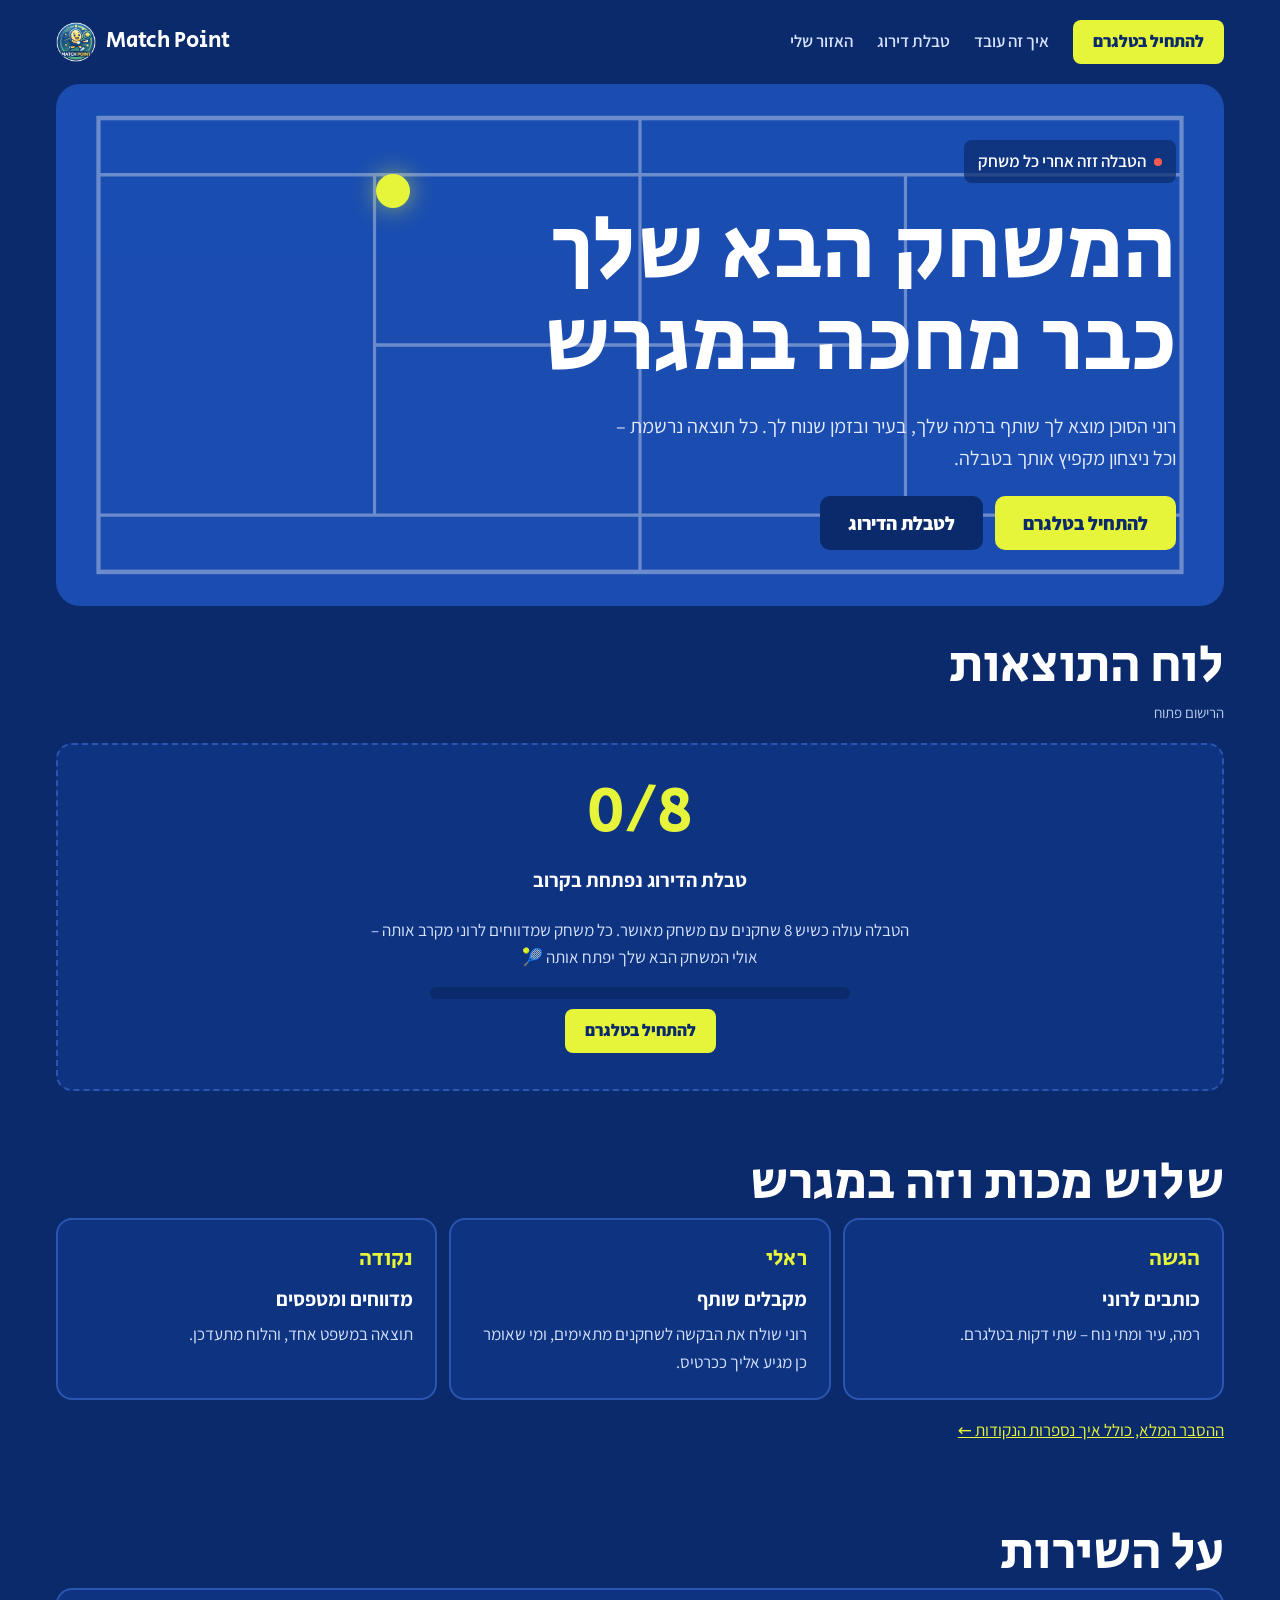
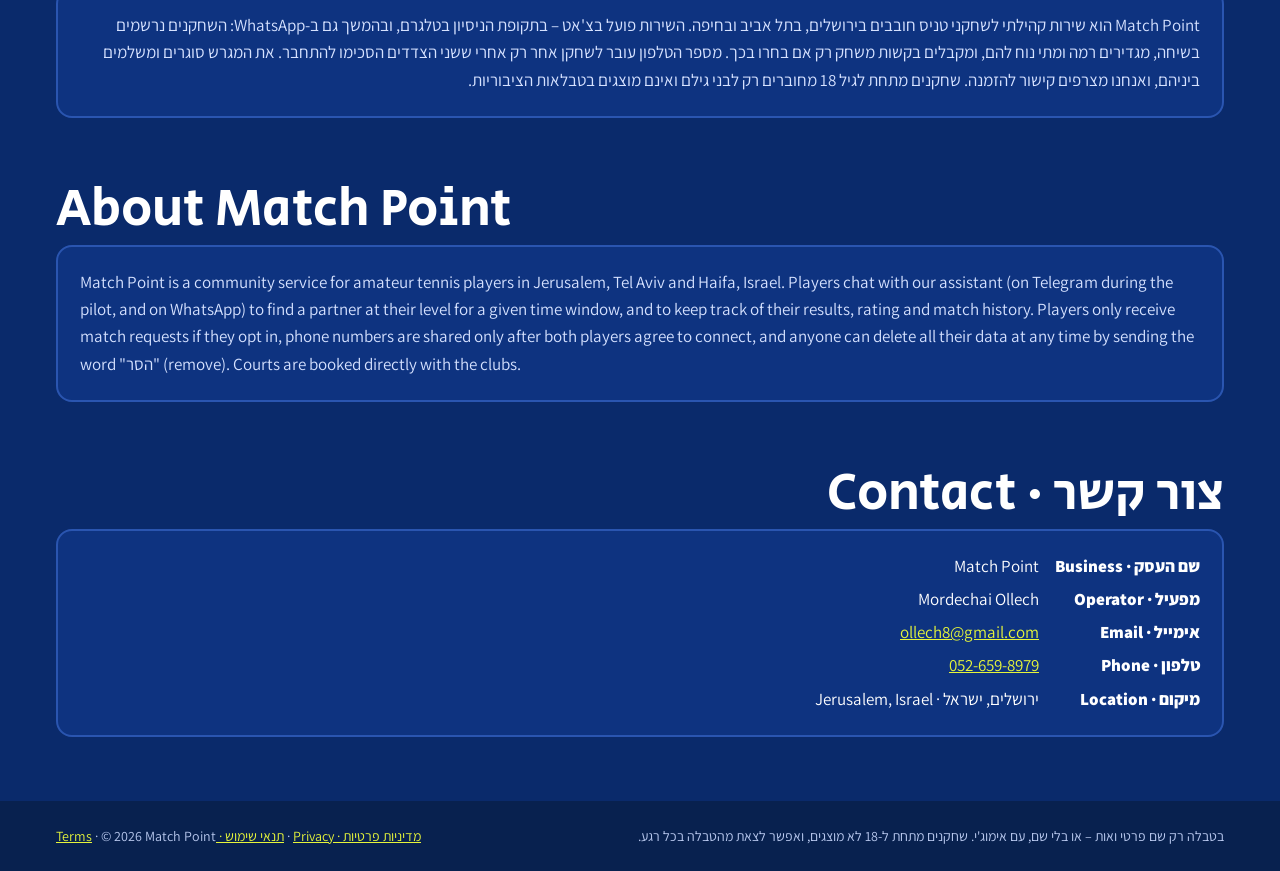
==== index.html @ dc47bf9c "New design (blue court): home with live ranking table, how it works, my area; privacy update - index" ====
<!doctype html>
<html lang="he" dir="rtl">
<head>
<meta charset="utf-8">
<meta name="viewport" content="width=device-width, initial-scale=1">
<title>Match Point – מוצאים שותף לטניס</title>
<meta name="description" content="Match Point מחבר בין שחקני טניס: רוני, הסוכן שלנו בטלגרם, מוצא לך שותף ברמה שלך, בעיר ובזמן שנוח לך – ושומר תוצאות, דירוג והיסטוריה.">
<!-- Meta domain verification tag goes here, e.g. <meta name="facebook-domain-verification" content="..."> -->
<meta property="og:title" content="Match Point – מוצאים שותף לטניס">
<meta property="og:description" content="רוני מוצא לך שותף לטניס ברמה שלך, בעיר ובזמן שנוח לך.">
<meta property="og:image" content="assets/og.jpg">
<meta property="og:type" content="website">
<link rel="icon" href="assets/favicon.png" type="image/png">
<link rel="apple-touch-icon" href="assets/apple-touch-icon.png">
<link rel="preconnect" href="https://fonts.googleapis.com">
<link href="https://fonts.googleapis.com/css2?family=Assistant:wght@400;600;800&family=Secular+One&display=swap" rel="stylesheet">
<link rel="stylesheet" href="style.css">
</head>
<body>

<div class="ticker" id="ticker" hidden>
  <div class="label"><span class="dot"></span>תוצאות אחרונות</div>
  <div class="track"><div class="items" id="ticker-items"></div></div>
</div>

<div class="wrap">
  <header class="nav">
    <nav class="links" aria-label="ראשי">
      <a class="btn ball" href="https://t.me/rally_up_bot">להתחיל בטלגרם</a>
      <a href="how.html">איך זה עובד</a>
      <a href="#table">טבלת דירוג</a>
      <a href="me.html">האזור שלי</a>
    </nav>
    <a class="brand" href="index.html"><span>Match Point</span><img src="assets/logo.png" alt=""></a>
  </header>

  <div class="hero">
    <svg class="lines" viewBox="0 0 1100 460" preserveAspectRatio="none" aria-hidden="true">
      <rect x="40" y="30" width="1020" height="400" fill="none" stroke="#fff" stroke-width="4"/>
      <path d="M40 80h1020M40 380h1020M550 30v400M300 80v300M800 80v300M300 230h500" stroke="#fff" stroke-width="3" fill="none"/>
    </svg>
    <div class="ballfx" aria-hidden="true"></div>
    <div class="badge"><span class="dot"></span>הטבלה זזה אחרי כל משחק</div>
    <h1 class="display">המשחק הבא שלך כבר מחכה במגרש</h1>
    <p>רוני הסוכן מוצא לך שותף ברמה שלך, בעיר ובזמן שנוח לך. כל תוצאה נרשמת – וכל ניצחון מקפיץ אותך בטבלה.</p>
    <div class="row-gap">
      <a class="btn ball big" href="https://t.me/rally_up_bot">להתחיל בטלגרם</a>
      <a class="btn dark big" href="#table">לטבלת הדירוג</a>
    </div>
  </div>

  <section id="table">
    <div class="board-head">
      <div>
        <h2 class="display">לוח התוצאות</h2>
        <div class="sub" id="board-sub">טוען…</div>
      </div>
      <div class="filters" id="filters" hidden>
        <div class="pills" role="group" aria-label="רמה" id="levels"></div>
        <div class="pills" role="group" aria-label="עיר" id="cities"></div>
      </div>
    </div>
    <div id="board"></div>
    <div class="legend" id="legend" hidden>
      <span><b>מאזן</b> – משחקים שניצחת מול משחקים שהפסדת</span>
      <span><b style="color: var(--streak)">רצף ניצחונות</b> – ניצחונות ברצף, בלי הפסד באמצע</span>
      <span><b>חדש/ה</b> – פחות מ-5 משחקים, הדירוג עוד מתייצב</span>
      <a href="how.html#points">איך נספרות הנקודות?</a>
    </div>
  </section>

  <section>
    <h2 class="display">שלוש מכות וזה במגרש</h2>
    <div class="cards">
      <div class="card"><div class="kicker">הגשה</div><h3>כותבים לרוני</h3><p>רמה, עיר ומתי נוח – שתי דקות בטלגרם.</p></div>
      <div class="card"><div class="kicker">ראלי</div><h3>מקבלים שותף</h3><p>רוני שולח את הבקשה לשחקנים מתאימים, ומי שאומר כן מגיע אליך ככרטיס.</p></div>
      <div class="card"><div class="kicker">נקודה</div><h3>מדווחים ומטפסים</h3><p>תוצאה במשפט אחד, והלוח מתעדכן.</p></div>
    </div>
    <p><a href="how.html">ההסבר המלא, כולל איך נספרות הנקודות ←</a></p>
  </section>

  <section>
    <h2 class="display">על השירות</h2>
    <div class="card">
      <p>Match Point הוא שירות קהילתי לשחקני טניס חובבים בירושלים, בתל אביב ובחיפה. השירות פועל בצ'אט – בתקופת הניסיון
        בטלגרם, ובהמשך גם ב-WhatsApp: השחקנים נרשמים בשיחה, מגדירים רמה ומתי נוח להם, ומקבלים בקשות משחק רק אם בחרו בכך.
        מספר הטלפון עובר לשחקן אחר רק אחרי ששני הצדדים הסכימו להתחבר. את המגרש סוגרים ומשלמים ביניהם, ואנחנו מצרפים קישור
        להזמנה. שחקנים מתחת לגיל 18 מחוברים רק לבני גילם ואינם מוצגים בטבלאות הציבוריות.</p>
    </div>
  </section>

  <section class="en" lang="en" dir="ltr">
    <h2 class="display">About Match Point</h2>
    <div class="card">
      <p>Match Point is a community service for amateur tennis players in Jerusalem, Tel Aviv and Haifa, Israel. Players
        chat with our assistant (on Telegram during the pilot, and on WhatsApp) to find a partner at their level for a
        given time window, and to keep track of their results, rating and match history. Players only receive match
        requests if they opt in, phone numbers are shared only after both players agree to connect, and anyone can
        delete all their data at any time by sending the word "הסר" (remove). Courts are booked directly with the clubs.</p>
    </div>
  </section>

  <section id="contact" class="contact">
    <h2 class="display">צור קשר · Contact</h2>
    <div class="card">
      <dl>
        <dt>שם העסק · Business</dt><dd>Match Point</dd>
        <dt>מפעיל · Operator</dt><dd>Mordechai Ollech</dd>
        <dt>אימייל · Email</dt><dd><a href="mailto:ollech8@gmail.com">ollech8@gmail.com</a></dd>
        <dt>טלפון · Phone</dt><dd><a href="tel:+972526598979" dir="ltr">052-659-8979</a></dd>
        <dt>מיקום · Location</dt><dd>ירושלים, ישראל · Jerusalem, Israel</dd>
      </dl>
    </div>
  </section>
</div>

<footer class="site">
  <div class="wrap">
    <span>בטבלה רק שם פרטי ואות – או בלי שם, עם אימוג'י. שחקנים מתחת ל-18 לא מוצגים, ואפשר לצאת מהטבלה בכל רגע.</span>
    <span><a href="privacy.html">מדיניות פרטיות · Privacy</a> · <a href="terms.html">תנאי שימוש · Terms</a> · © 2026 Match Point</span>
  </div>
</footer>

<script src="board.js"></script>
</body>
</html>
---- style.css ----
/* Match Point – "שידור חי" (blue court). Shared by every page. */
:root {
  color-scheme: dark;
  --court: #0A2A6B;
  --court-2: #0E3380;
  --court-3: #1B4DB1;
  --line: #2A55B0;
  --line-2: #1E4598;
  --deep: #08214F;
  --ball: #E6F53A;
  --ball-2: #F4FB9C;
  --text: #FFFFFF;
  --soft: #D6E2FF;
  --muted: #B8C8EE;
  --up: #7CF2B0;
  --down: #FFA799;
  --streak: #FFC46B;
  --live: #FF5A4E;
  --radius: 16px;
  font-family: "Assistant", system-ui, -apple-system, "Segoe UI", Arial, sans-serif;
}

* { box-sizing: border-box; }
html, body { margin: 0; }
body { background: var(--court); color: var(--text); line-height: 1.6; font-size: 17px; }
a { color: var(--ball); }
a:hover { color: var(--ball-2); }
img { display: block; max-inline-size: 100%; }
.display { font-family: "Secular One", "Assistant", sans-serif; font-weight: 400; }
.wrap { max-inline-size: 1200px; margin-inline: auto; padding-inline: 16px; }

/* ---------- ticker ---------- */
.ticker { background: var(--ball); color: var(--court); font-weight: 800; font-size: 15px; display: flex;
  overflow: hidden; white-space: nowrap; }
.ticker[hidden] { display: none; }
.ticker .label { flex: none; background: var(--court); color: var(--ball); padding: 10px 16px; display: flex;
  align-items: center; gap: 8px; z-index: 1; }
.ticker .track { overflow: hidden; flex: 1; }
.ticker .items { display: inline-flex; gap: 40px; padding: 10px 20px; animation: ticker 40s linear infinite; }
@keyframes ticker { from { transform: translateX(0); } to { transform: translateX(50%); } }
.dot { inline-size: 8px; block-size: 8px; border-radius: 50%; background: var(--live); display: inline-block;
  animation: blink 1.2s steps(2) infinite; }
@keyframes blink { 50% { opacity: .2; } }

/* ---------- nav: links on the right, the brand on the left ---------- */
.nav { display: flex; flex-wrap: wrap; align-items: center; justify-content: space-between; gap: 16px;
  padding-block: 20px; }
.nav .links { display: flex; flex-wrap: wrap; align-items: center; gap: 8px 24px; font-size: 17px; font-weight: 600; }
.nav .links a { color: var(--soft); text-decoration: none; }
.nav .links a[aria-current="page"] { color: var(--text); text-decoration: underline; text-underline-offset: 6px; }
.brand { display: flex; align-items: center; gap: 10px; color: var(--text); text-decoration: none; }
.brand span { font-family: "Secular One", sans-serif; font-size: 22px; }
.brand img { inline-size: 40px; block-size: 40px; border-radius: 10px; }
.btn { display: inline-flex; align-items: center; justify-content: center; min-block-size: 44px; padding: 0 20px;
  border-radius: 8px; text-decoration: none; border: 0; cursor: pointer; font: inherit; font-weight: 800; }
.btn.ball, .nav .links a.btn.ball { background: var(--ball); color: var(--court); }
.btn.dark { background: var(--court); color: var(--text); }
.btn.big { min-block-size: 54px; font-size: 19px; padding: 0 28px; border-radius: 10px; }

/* ---------- hero (the court) ---------- */
.hero { position: relative; background: var(--court-3); border-radius: 24px; overflow: hidden; padding: 56px 48px;
  min-block-size: 440px; display: flex; flex-direction: column; justify-content: center; gap: 22px; }
.hero svg.lines { position: absolute; inset: 0; inline-size: 100%; block-size: 100%; opacity: .35; }
.hero .ballfx { position: absolute; top: 90px; left: 320px; inline-size: 34px; block-size: 34px; border-radius: 50%;
  background: var(--ball); box-shadow: 0 0 24px rgb(230 245 58 / .6);
  animation: serve 2.6s cubic-bezier(.3, .6, .4, 1) infinite alternate; }
@keyframes serve { 45% { transform: translate(-120px, -60px); } 100% { transform: translate(-260px, 10px); } }
.hero > * { position: relative; }
.hero > svg.lines, .hero > .ballfx { position: absolute; }
.hero .badge { align-self: flex-start; display: inline-flex; align-items: center; gap: 8px; background: rgb(10 42 107 / .7);
  padding: 8px 14px; border-radius: 8px; font-weight: 600; }
.hero h1 { margin: 0; font-size: clamp(42px, 7vw, 100px); line-height: 1.02; max-inline-size: 760px; }
.hero p { margin: 0; font-size: 20px; max-inline-size: 580px; color: #E3EBFF; }
.row-gap { display: flex; flex-wrap: wrap; gap: 12px; }

section { padding-block: 32px; }
h2.display { margin: 0 0 6px; font-size: clamp(36px, 5vw, 52px); line-height: 1.1; }
.sub { color: var(--muted); font-size: 15px; }

/* ---------- scoreboard ---------- */
.board-head { display: flex; flex-wrap: wrap; align-items: flex-end; justify-content: space-between; gap: 18px;
  margin-block-end: 18px; }
.pills { display: flex; flex-wrap: wrap; gap: 6px; }
.pill { min-block-size: 44px; min-inline-size: 52px; padding: 0 14px; border-radius: 8px; border: 1.5px solid #3E64B8;
  background: transparent; color: var(--text); font: 600 16px "Assistant", sans-serif; cursor: pointer; }
.pill[aria-pressed="true"] { background: var(--ball); color: var(--court); border-color: var(--ball); font-weight: 800; }
.pill.city[aria-pressed="true"] { background: var(--text); border-color: var(--text); }
.filters { display: flex; flex-direction: column; gap: 8px; }
.filters[hidden], .legend[hidden] { display: none; }
.board { background: var(--court-2); border: 2px solid var(--line); border-radius: var(--radius); overflow-x: auto; }
.board .grid { min-inline-size: 640px; }
.board .r { display: grid; grid-template-columns: 76px minmax(0, 2fr) minmax(0, 1fr) 80px 110px 90px;
  align-items: center; padding: 12px 16px; border-block-start: 1px solid var(--line-2); }
.board .r.head { background: var(--court); color: var(--muted); font-weight: 800; font-size: 14px; border: 0; }
.board .r:not(.head):hover { background: #163A86; }
.board .r.in { animation: flip .5s ease-out both; transform-origin: top; }
@keyframes flip { from { opacity: 0; transform: rotateX(70deg); } }
.rank { display: flex; align-items: center; gap: 6px; }
.rank b { font-family: "Secular One", sans-serif; font-size: 26px; font-weight: 400; color: var(--ball); }
.up { color: var(--up); font-size: 13px; font-weight: 800; }
.down { color: var(--down); font-size: 13px; font-weight: 800; }
.who { display: flex; align-items: center; gap: 12px; min-inline-size: 0; font-weight: 800; font-size: 18px; }
.av { inline-size: 38px; block-size: 38px; flex: none; border-radius: 8px; background: var(--court-3);
  display: inline-flex; align-items: center; justify-content: center; font-size: 20px; }
.tag { background: var(--ball); color: var(--court); font-weight: 800; font-size: 12px; padding: 2px 8px; border-radius: 6px; }
.city-c { color: var(--soft); }
.streak { color: var(--streak); font-weight: 800; }
.pts { font-family: "Secular One", sans-serif; font-size: 22px; }
.legend { display: flex; flex-wrap: wrap; gap: 8px 24px; margin-block-start: 10px; color: var(--muted); font-size: 14px; }
.legend b { color: var(--text); }
.empty { padding: 28px; text-align: center; color: var(--soft); }
.soon { background: var(--court-2); border: 2px dashed var(--line); border-radius: var(--radius); padding: 36px 24px;
  text-align: center; }
.soon .big-num { font-family: "Secular One", sans-serif; font-size: 64px; color: var(--ball); line-height: 1; }
.soon p { color: var(--soft); max-inline-size: 560px; margin: 10px auto 0; }
.meter { block-size: 12px; background: var(--court); border-radius: 6px; overflow: hidden; max-inline-size: 420px;
  margin: 16px auto 0; }
.meter i { display: block; block-size: 100%; background: var(--ball); border-radius: 6px; transform-origin: right;
  animation: grow .8s ease-out both; }
@keyframes grow { from { transform: scaleX(0); } }

/* ---------- cards ---------- */
.cards { display: grid; grid-template-columns: repeat(auto-fit, minmax(250px, 1fr)); gap: 12px; }
.card { background: var(--court-2); border: 2px solid var(--line); border-radius: var(--radius); padding: 22px; }
.card.solid { background: var(--court-3); border-color: var(--court-3); }
.card.white { background: #FFFFFF; color: var(--court); border-color: #FFFFFF; }
.card.white a { color: var(--court-3); }
.card.ball { background: var(--ball); color: var(--court); border-color: var(--ball); }
.card .kicker { font-family: "Secular One", sans-serif; font-size: 22px; color: var(--ball); }
.card h3 { margin: 6px 0; font-size: 20px; }
.card p { margin: 0; color: var(--soft); line-height: 1.6; }
.card.white p, .card.ball p { color: inherit; }
.steps { display: flex; flex-direction: column; gap: 12px; }
.step { display: flex; gap: 20px; align-items: flex-start; }
.step .n { flex: none; inline-size: 56px; block-size: 56px; border-radius: 12px; background: var(--ball); color: var(--court);
  display: flex; align-items: center; justify-content: center; font-family: "Secular One", sans-serif; font-size: 28px; }
.rise { animation: rise .5s ease-out both; }
@keyframes rise { from { opacity: 0; transform: translateY(14px); } }

/* ---------- calculator (how.html) ---------- */
.split { display: flex; flex-wrap: wrap; gap: 16px; align-items: stretch; }
.split > .main { flex: 999 1 460px; min-inline-size: 0; }
.split > .side { flex: 1 1 300px; min-inline-size: 0; }
.calc .label { font-weight: 600; margin-block: 12px 6px; }
.calc .pill { border-color: #B8C8EE; color: var(--court); background: #FFFFFF; }
.calc .pill[aria-pressed="true"] { background: var(--court); color: var(--ball); border-color: var(--court); }
.res { display: flex; flex-wrap: wrap; gap: 12px; margin-block-start: 16px; }
.res div { flex: 1 1 160px; border-radius: 12px; padding: 14px; font-weight: 600; }
.res .w { background: #E9F9EF; color: #0B6B3A; }
.res .l { background: #FDECEA; color: #9E2A1F; }
.res strong { display: block; font-family: "Secular One", sans-serif; font-size: 40px; font-weight: 400; }
.note { margin-block-start: 12px; font-size: 14px; color: #3A5A9E; }
.band { display: flex; align-items: center; gap: 12px; margin-block-end: 10px; }
.band b { inline-size: 70px; }
.band .bar { flex: 1; block-size: 12px; background: var(--court); border-radius: 6px; overflow: hidden; }
.band .bar i { display: block; block-size: 100%; background: var(--ball); border-radius: 6px; transform-origin: right;
  animation: grow .6s ease-out both; }
.band span { inline-size: 100px; text-align: left; color: var(--soft); font-size: 15px; }

/* ---------- documents (privacy / terms) and contact ---------- */
.doc { background: var(--court-2); border: 2px solid var(--line); border-radius: var(--radius); padding: 24px;
  margin-block: 24px; }
.doc h1 { margin-top: 0; font-family: "Secular One", sans-serif; font-weight: 400; font-size: 34px; }
.doc h2 { font-size: 21px; margin-block: 24px 8px; color: var(--ball); }
.doc .updated { color: var(--muted); font-size: 15px; }
.doc li { margin-block: 4px; }
.en { direction: ltr; text-align: left; }
.contact dl { display: grid; grid-template-columns: max-content 1fr; gap: 6px 16px; margin: 0; }
.contact dt { font-weight: 800; }
.contact dd { margin: 0; }

footer.site { background: var(--deep); color: var(--muted); font-size: 14px; margin-block-start: 32px; }
footer.site .wrap { display: flex; flex-wrap: wrap; gap: 10px 20px; justify-content: space-between; padding-block: 24px; }

@media (max-width: 640px) {
  .hero { padding: 36px 20px; min-block-size: 0; }
  .hero .ballfx { display: none; }
  .nav .links { gap: 8px 16px; font-size: 16px; }
  .step { gap: 14px; }
  .contact dl { grid-template-columns: 1fr; }
}
@media (prefers-reduced-motion: reduce) {
  *, *::before, *::after { animation: none !important; }
}
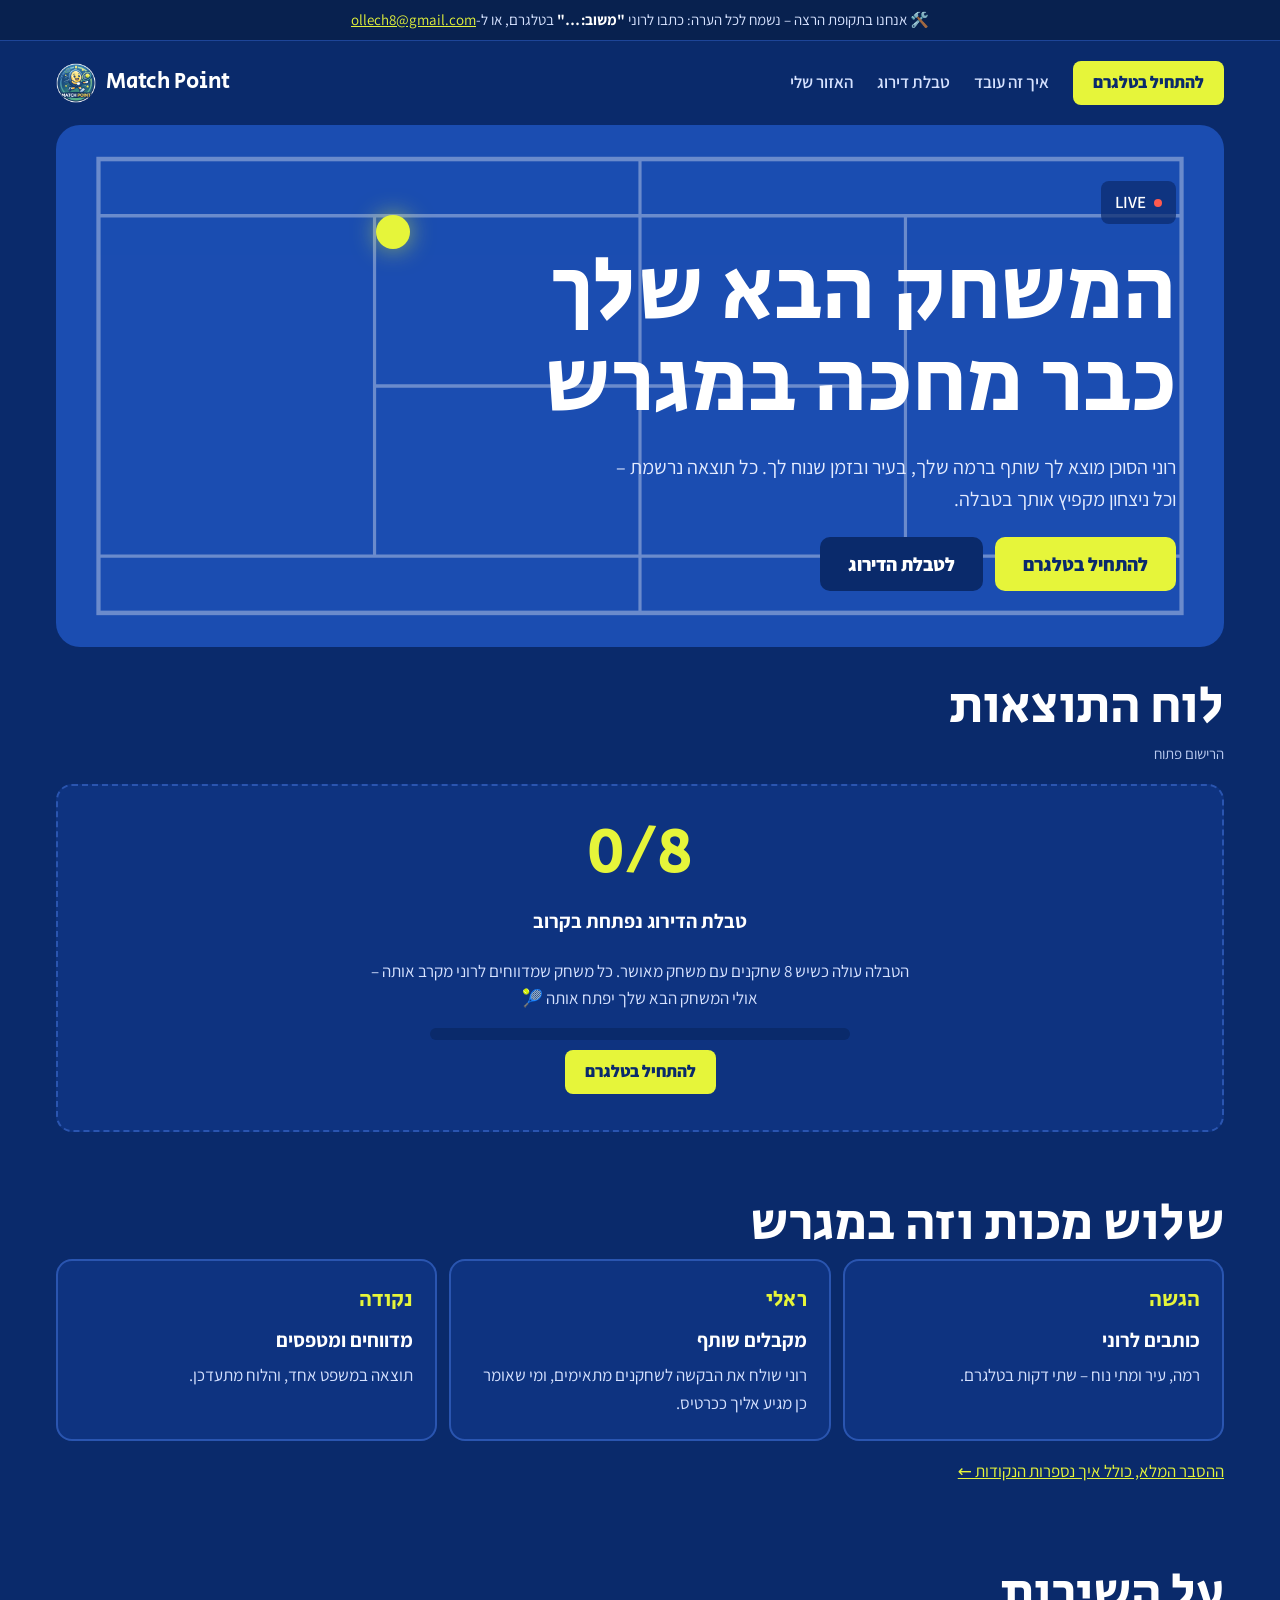
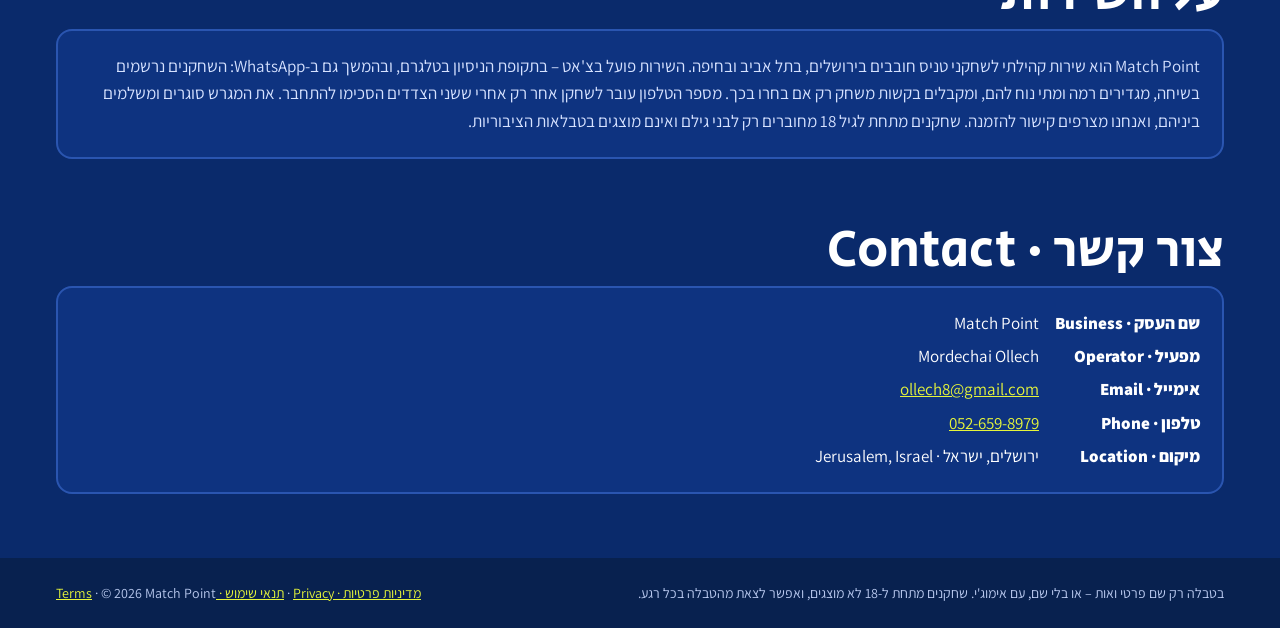
==== commit e13719ee: "Pilot banner on every page, LIVE badge, no English section on the home page Co-Authored-By: Claude O" ====
--- a/index.html
+++ b/index.html
@@ -17,6 +17,7 @@
 <link rel="stylesheet" href="style.css">
 </head>
 <body>
+<div class="pilot" role="note">🛠️ אנחנו בתקופת הרצה – נשמח לכל הערה: כתבו לרוני <b>"משוב: …"</b> בטלגרם, או ל-<a href="mailto:ollech8@gmail.com">ollech8@gmail.com</a></div>
 
 <div class="ticker" id="ticker" hidden>
   <div class="label"><span class="dot"></span>תוצאות אחרונות</div>
@@ -40,7 +41,7 @@
       <path d="M40 80h1020M40 380h1020M550 30v400M300 80v300M800 80v300M300 230h500" stroke="#fff" stroke-width="3" fill="none"/>
     </svg>
     <div class="ballfx" aria-hidden="true"></div>
-    <div class="badge"><span class="dot"></span>הטבלה זזה אחרי כל משחק</div>
+    <div class="badge" lang="en"><span class="dot"></span>LIVE</div>
     <h1 class="display">המשחק הבא שלך כבר מחכה במגרש</h1>
     <p>רוני הסוכן מוצא לך שותף ברמה שלך, בעיר ובזמן שנוח לך. כל תוצאה נרשמת – וכל ניצחון מקפיץ אותך בטבלה.</p>
     <div class="row-gap">
@@ -89,17 +90,6 @@
     </div>
   </section>
 
-  <section class="en" lang="en" dir="ltr">
-    <h2 class="display">About Match Point</h2>
-    <div class="card">
-      <p>Match Point is a community service for amateur tennis players in Jerusalem, Tel Aviv and Haifa, Israel. Players
-        chat with our assistant (on Telegram during the pilot, and on WhatsApp) to find a partner at their level for a
-        given time window, and to keep track of their results, rating and match history. Players only receive match
-        requests if they opt in, phone numbers are shared only after both players agree to connect, and anyone can
-        delete all their data at any time by sending the word "הסר" (remove). Courts are booked directly with the clubs.</p>
-    </div>
-  </section>
-
   <section id="contact" class="contact">
     <h2 class="display">צור קשר · Contact</h2>
     <div class="card">
--- a/style.css
+++ b/style.css
@@ -28,6 +28,11 @@
 img { display: block; max-inline-size: 100%; }
 .display { font-family: "Secular One", "Assistant", sans-serif; font-weight: 400; }
 .wrap { max-inline-size: 1200px; margin-inline: auto; padding-inline: 16px; }
+
+/* ---------- pilot banner ---------- */
+.pilot { background: var(--deep); color: var(--soft); font-size: 15px; text-align: center; padding: 8px 16px;
+  border-block-end: 1px solid var(--line-2); }
+.pilot b { color: var(--text); }
 
 /* ---------- ticker ---------- */
 .ticker { background: var(--ball); color: var(--court); font-weight: 800; font-size: 15px; display: flex;
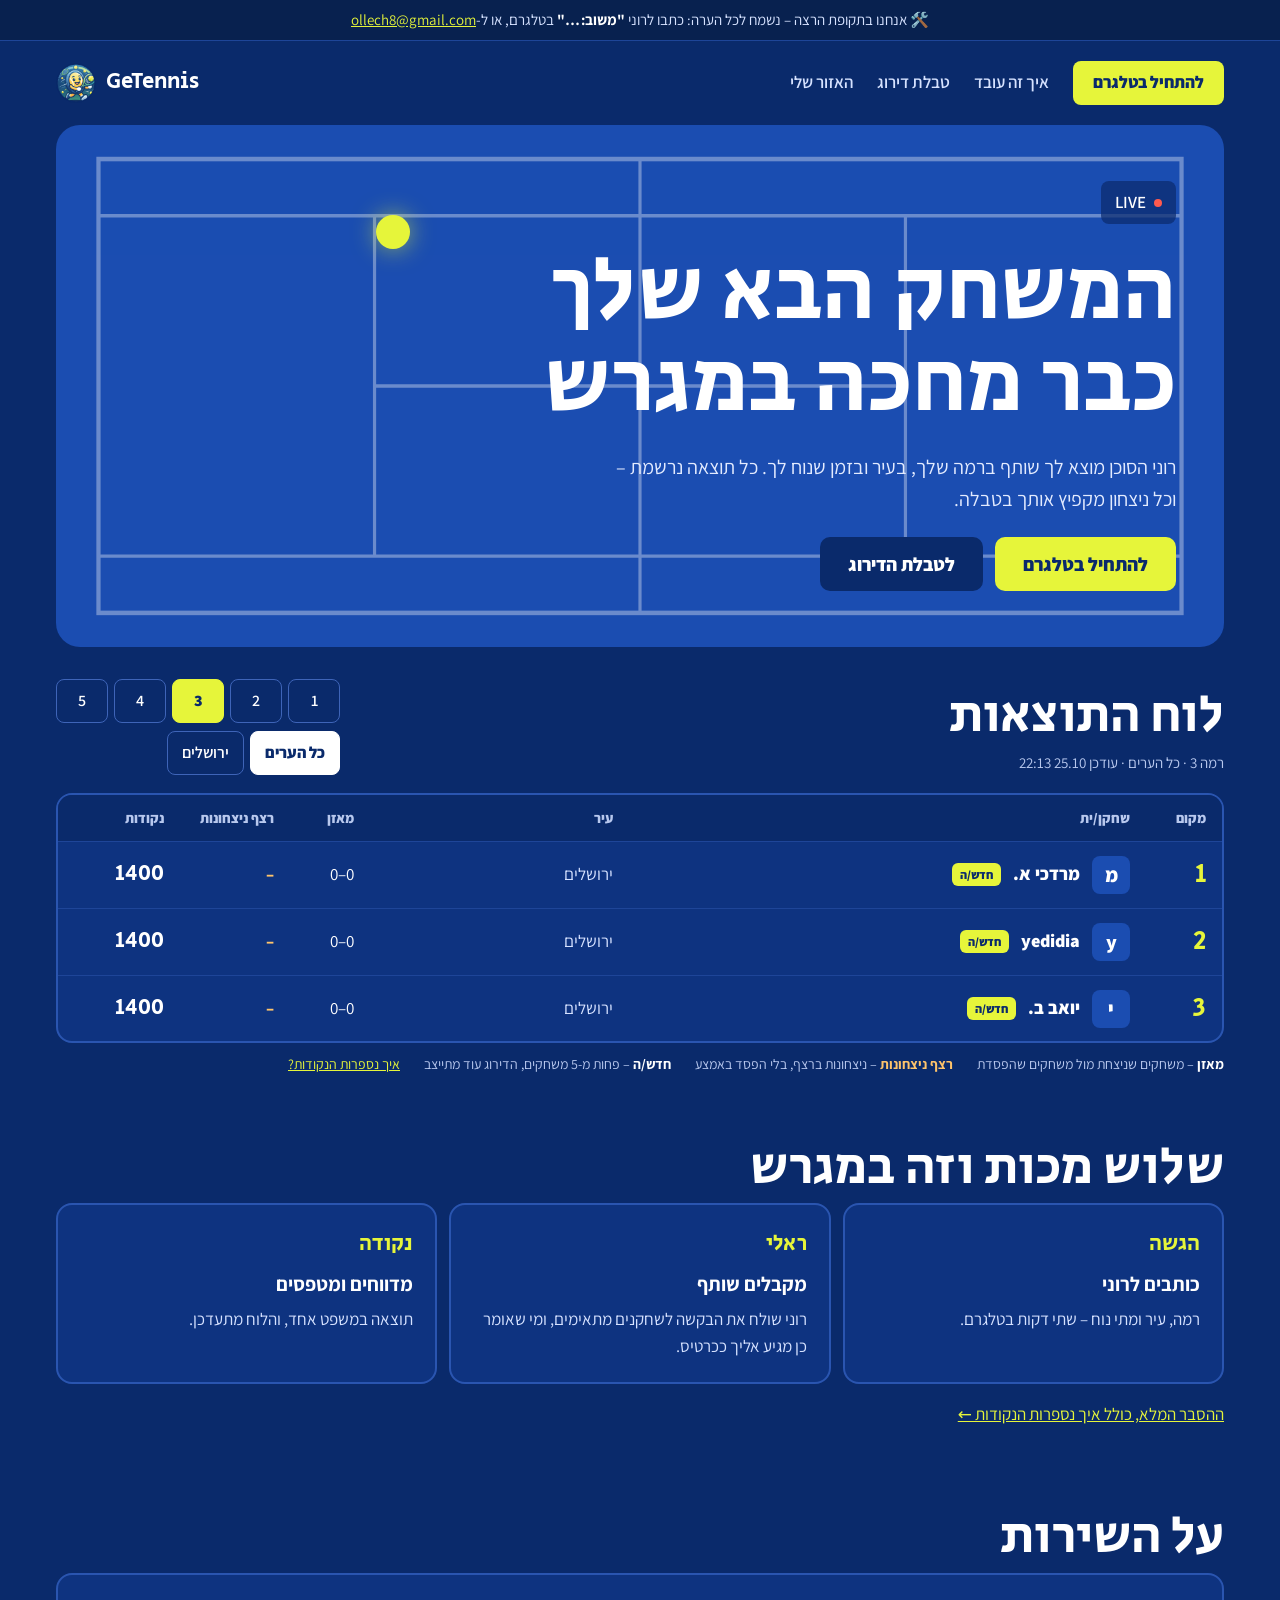
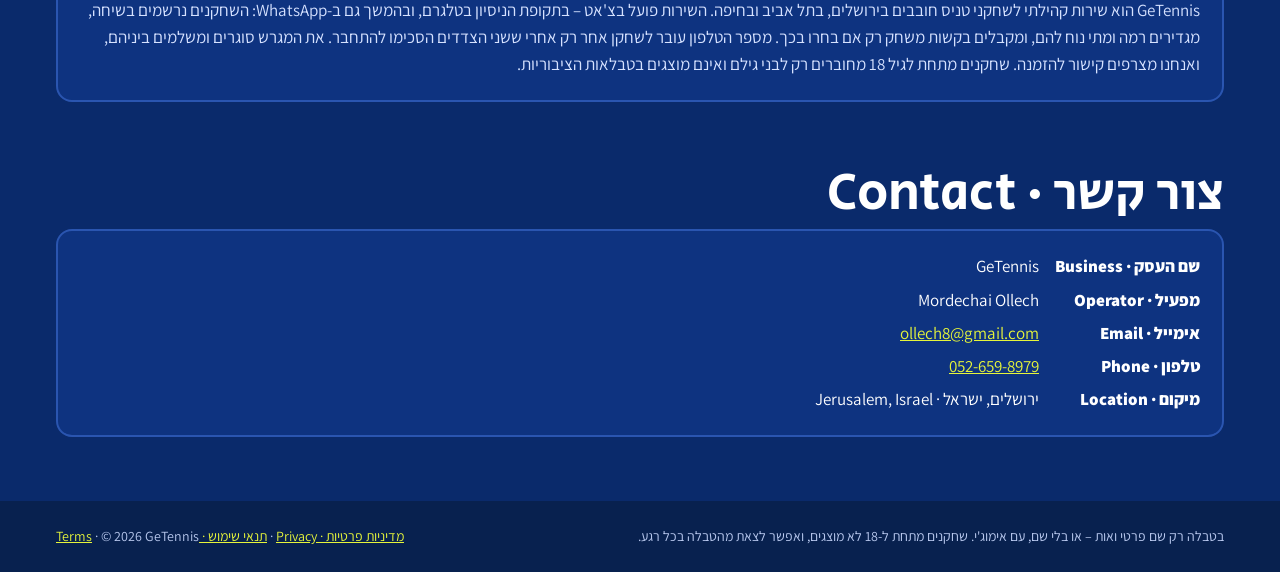
==== commit a732249c: "Rename to GeTennis, with a temporary text-free logo Every page now says GeTennis. Until a real logo " ====
--- a/index.html
+++ b/index.html
@@ -3,10 +3,10 @@
 <head>
 <meta charset="utf-8">
 <meta name="viewport" content="width=device-width, initial-scale=1">
-<title>Match Point – מוצאים שותף לטניס</title>
-<meta name="description" content="Match Point מחבר בין שחקני טניס: רוני, הסוכן שלנו בטלגרם, מוצא לך שותף ברמה שלך, בעיר ובזמן שנוח לך – ושומר תוצאות, דירוג והיסטוריה.">
+<title>GeTennis – מוצאים שותף לטניס</title>
+<meta name="description" content="GeTennis מחבר בין שחקני טניס: רוני, הסוכן שלנו בטלגרם, מוצא לך שותף ברמה שלך, בעיר ובזמן שנוח לך – ושומר תוצאות, דירוג והיסטוריה.">
 <!-- Meta domain verification tag goes here, e.g. <meta name="facebook-domain-verification" content="..."> -->
-<meta property="og:title" content="Match Point – מוצאים שותף לטניס">
+<meta property="og:title" content="GeTennis – מוצאים שותף לטניס">
 <meta property="og:description" content="רוני מוצא לך שותף לטניס ברמה שלך, בעיר ובזמן שנוח לך.">
 <meta property="og:image" content="assets/og.jpg">
 <meta property="og:type" content="website">
@@ -32,7 +32,7 @@
       <a href="#table">טבלת דירוג</a>
       <a href="me.html">האזור שלי</a>
     </nav>
-    <a class="brand" href="index.html"><span>Match Point</span><img src="assets/logo.png" alt=""></a>
+    <a class="brand" href="index.html"><span>GeTennis</span><img src="assets/logo.png" alt=""></a>
   </header>
 
   <div class="hero">
@@ -83,7 +83,7 @@
   <section>
     <h2 class="display">על השירות</h2>
     <div class="card">
-      <p>Match Point הוא שירות קהילתי לשחקני טניס חובבים בירושלים, בתל אביב ובחיפה. השירות פועל בצ'אט – בתקופת הניסיון
+      <p>GeTennis הוא שירות קהילתי לשחקני טניס חובבים בירושלים, בתל אביב ובחיפה. השירות פועל בצ'אט – בתקופת הניסיון
         בטלגרם, ובהמשך גם ב-WhatsApp: השחקנים נרשמים בשיחה, מגדירים רמה ומתי נוח להם, ומקבלים בקשות משחק רק אם בחרו בכך.
         מספר הטלפון עובר לשחקן אחר רק אחרי ששני הצדדים הסכימו להתחבר. את המגרש סוגרים ומשלמים ביניהם, ואנחנו מצרפים קישור
         להזמנה. שחקנים מתחת לגיל 18 מחוברים רק לבני גילם ואינם מוצגים בטבלאות הציבוריות.</p>
@@ -94,7 +94,7 @@
     <h2 class="display">צור קשר · Contact</h2>
     <div class="card">
       <dl>
-        <dt>שם העסק · Business</dt><dd>Match Point</dd>
+        <dt>שם העסק · Business</dt><dd>GeTennis</dd>
         <dt>מפעיל · Operator</dt><dd>Mordechai Ollech</dd>
         <dt>אימייל · Email</dt><dd><a href="mailto:ollech8@gmail.com">ollech8@gmail.com</a></dd>
         <dt>טלפון · Phone</dt><dd><a href="tel:+972526598979" dir="ltr">052-659-8979</a></dd>
@@ -107,7 +107,7 @@
 <footer class="site">
   <div class="wrap">
     <span>בטבלה רק שם פרטי ואות – או בלי שם, עם אימוג'י. שחקנים מתחת ל-18 לא מוצגים, ואפשר לצאת מהטבלה בכל רגע.</span>
-    <span><a href="privacy.html">מדיניות פרטיות · Privacy</a> · <a href="terms.html">תנאי שימוש · Terms</a> · © 2026 Match Point</span>
+    <span><a href="privacy.html">מדיניות פרטיות · Privacy</a> · <a href="terms.html">תנאי שימוש · Terms</a> · © 2026 GeTennis</span>
   </div>
 </footer>
 
--- a/style.css
+++ b/style.css
@@ -1,4 +1,4 @@
-/* Match Point – "שידור חי" (blue court). Shared by every page. */
+/* GeTennis – "שידור חי" (blue court). Shared by every page. */
 :root {
   color-scheme: dark;
   --court: #0A2A6B;
@@ -97,6 +97,7 @@
 .board .r { display: grid; grid-template-columns: 76px minmax(0, 2fr) minmax(0, 1fr) 80px 110px 90px;
   align-items: center; padding: 12px 16px; border-block-start: 1px solid var(--line-2); }
 .board .r.head { background: var(--court); color: var(--muted); font-weight: 800; font-size: 14px; border: 0; }
+.board .meta { display: contents; }
 .board .r:not(.head):hover { background: #163A86; }
 .board .r.in { animation: flip .5s ease-out both; transform-origin: top; }
 @keyframes flip { from { opacity: 0; transform: rotateX(70deg); } }
@@ -178,11 +179,61 @@
 footer.site .wrap { display: flex; flex-wrap: wrap; gap: 10px 20px; justify-content: space-between; padding-block: 24px; }
 
 @media (max-width: 640px) {
-  .hero { padding: 36px 20px; min-block-size: 0; }
+  body { font-size: 16px; }
+  section { padding-block: 24px; }
+
+  /* header: "להתחיל בטלגרם" and the brand on one row, the three links as equal tabs below */
+  .nav { display: grid; grid-template-columns: repeat(6, minmax(0, 1fr)); align-items: center; gap: 12px 6px;
+    padding-block: 14px; }
+  .nav .links { display: contents; }
+  .nav .links a.btn { grid-row: 1; grid-column: 1 / 4; justify-self: start; padding: 0 16px; }
+  .nav .brand { grid-row: 1; grid-column: 4 / 7; justify-self: end; gap: 8px; }
+  .brand span { font-size: 19px; }
+  .brand img { inline-size: 34px; block-size: 34px; }
+  .nav .links a:not(.btn) { grid-row: 2; grid-column: span 2; min-block-size: 44px; display: flex; align-items: center;
+    justify-content: center; text-align: center; font-size: 15px; line-height: 1.2; padding: 4px;
+    border: 1.5px solid var(--line); border-radius: 8px; }
+  .nav .links a[aria-current="page"] { background: var(--court-2); border-color: var(--ball); text-decoration: none; }
+
+  .hero { padding: 32px 20px; min-block-size: 0; border-radius: 18px; gap: 18px; }
   .hero .ballfx { display: none; }
-  .nav .links { gap: 8px 16px; font-size: 16px; }
+  .hero h1 { font-size: clamp(34px, 10.5vw, 46px); }
+  .hero p { font-size: 17px; }
+  .hero .row-gap .btn { flex: 1 1 100%; }
+
+  /* the scoreboard: no sideways scrolling – each player is a compact row with the points always in view */
+  .board { overflow: visible; }
+  .board .grid { min-inline-size: 0; }
+  .board .r.head { display: none; }
+  .board .r { grid-template-columns: 40px minmax(0, 1fr) auto; grid-template-areas: "rank who pts" "rank meta pts";
+    gap: 4px 10px; padding: 12px; }
+  .board .r > .rank { grid-area: rank; flex-direction: column; gap: 0; }
+  .board .r > .who { grid-area: who; font-size: 17px; gap: 10px; flex-wrap: wrap; }
+  .board .r > .pts { grid-area: pts; text-align: center; line-height: 1.1; }
+  .board .r > .pts::after { content: "נקודות"; display: block; font: 600 12px "Assistant", sans-serif; color: var(--muted); }
+  .board .meta { grid-area: meta; display: flex; flex-wrap: wrap; gap: 2px 14px; font-size: 14px; color: var(--soft);
+    padding-inline-start: 48px; }
+  .board .meta [data-label]::before { content: attr(data-label) " "; color: var(--muted); }
+  .board .meta .streak.none { display: none; }
+  .av { inline-size: 34px; block-size: 34px; font-size: 18px; }
+  .board-head { margin-block-end: 14px; }
+  .pill { min-inline-size: 44px; padding: 0 12px; }
+  .soon { padding: 28px 16px; }
+  .soon .big-num { font-size: 52px; }
+
+  .card { padding: 18px; }
   .step { gap: 14px; }
+  .step .n { inline-size: 48px; block-size: 48px; font-size: 24px; }
+  .band span { inline-size: auto; min-inline-size: 64px; font-size: 14px; }
+  .band b { inline-size: 56px; }
+  .doc { padding: 18px 16px; }
+  .doc h1 { font-size: 28px; }
   .contact dl { grid-template-columns: 1fr; }
+  .contact dd { margin-block-end: 8px; }
+}
+@media (max-width: 360px) {
+  .brand span { font-size: 17px; }
+  .nav .links a.btn { padding: 0 12px; font-size: 15px; }
 }
 @media (prefers-reduced-motion: reduce) {
   *, *::before, *::after { animation: none !important; }
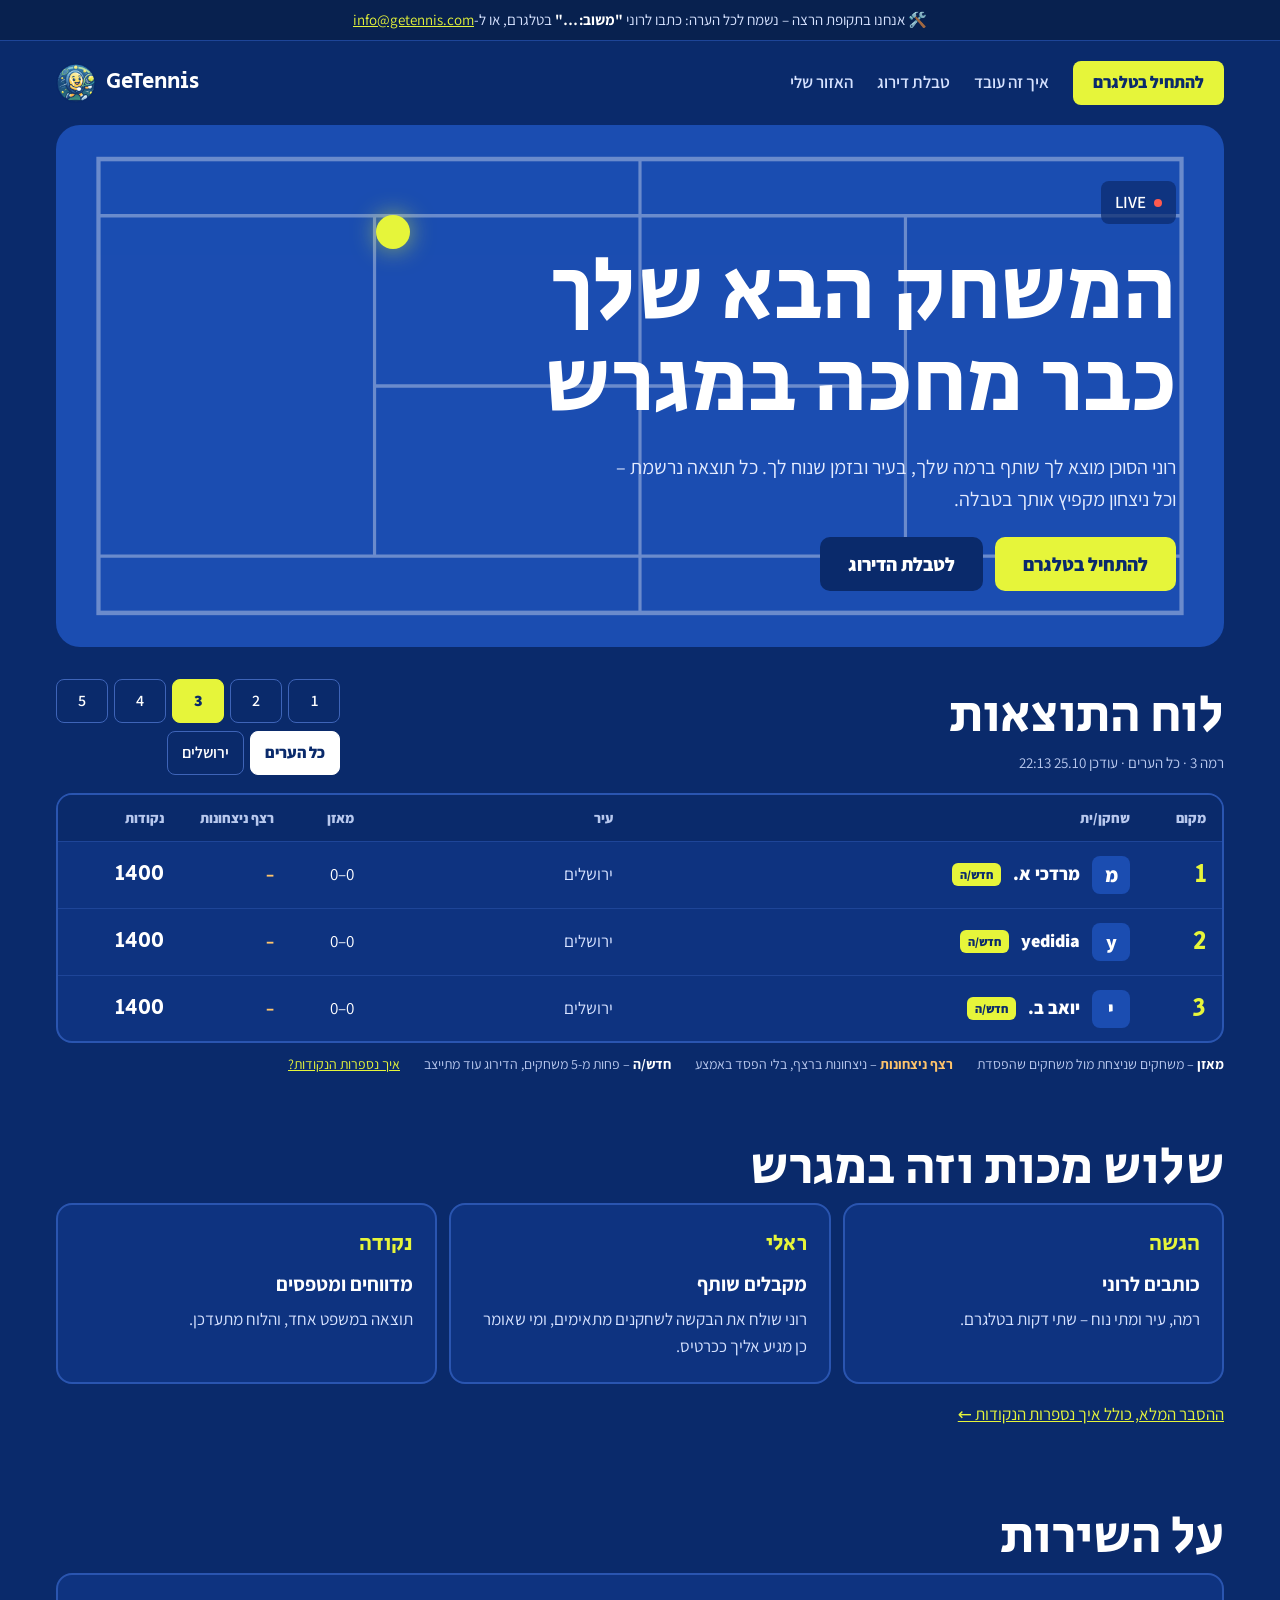
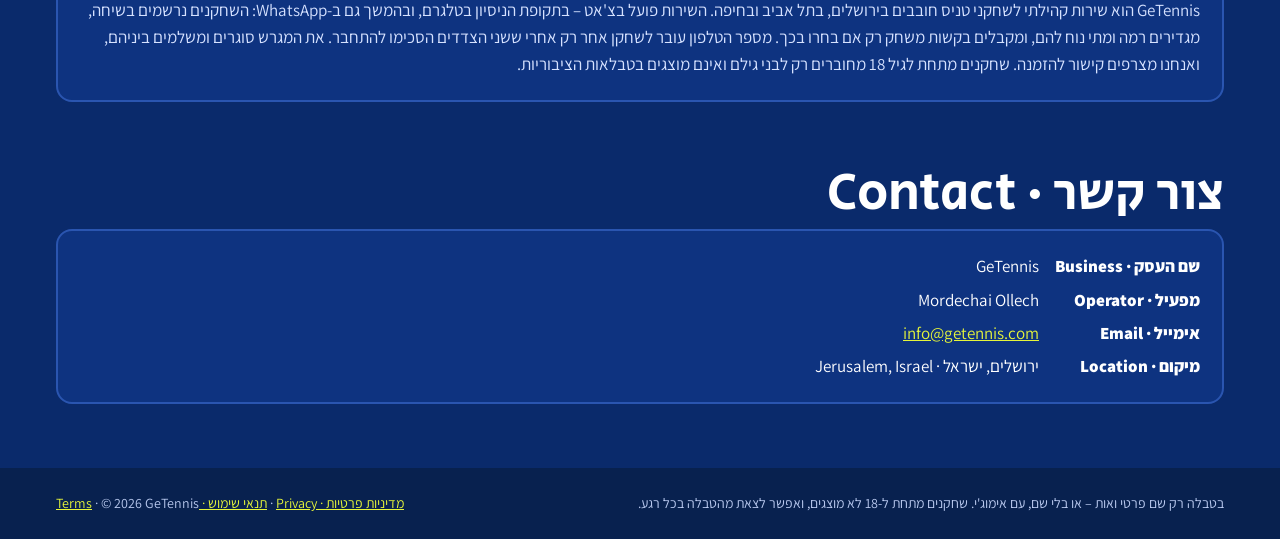
==== commit 33ca8f43: "Contact through info@getennis.com, no personal phone The site now shows the business address everywh" ====
--- a/index.html
+++ b/index.html
@@ -17,7 +17,7 @@
 <link rel="stylesheet" href="style.css">
 </head>
 <body>
-<div class="pilot" role="note">🛠️ אנחנו בתקופת הרצה – נשמח לכל הערה: כתבו לרוני <b>"משוב: …"</b> בטלגרם, או ל-<a href="mailto:ollech8@gmail.com">ollech8@gmail.com</a></div>
+<div class="pilot" role="note">🛠️ אנחנו בתקופת הרצה – נשמח לכל הערה: כתבו לרוני <b>"משוב: …"</b> בטלגרם, או ל-<a href="mailto:info@getennis.com">info@getennis.com</a></div>
 
 <div class="ticker" id="ticker" hidden>
   <div class="label"><span class="dot"></span>תוצאות אחרונות</div>
@@ -96,8 +96,7 @@
       <dl>
         <dt>שם העסק · Business</dt><dd>GeTennis</dd>
         <dt>מפעיל · Operator</dt><dd>Mordechai Ollech</dd>
-        <dt>אימייל · Email</dt><dd><a href="mailto:ollech8@gmail.com">ollech8@gmail.com</a></dd>
-        <dt>טלפון · Phone</dt><dd><a href="tel:+972526598979" dir="ltr">052-659-8979</a></dd>
+        <dt>אימייל · Email</dt><dd><a href="mailto:info@getennis.com">info@getennis.com</a></dd>
         <dt>מיקום · Location</dt><dd>ירושלים, ישראל · Jerusalem, Israel</dd>
       </dl>
     </div>
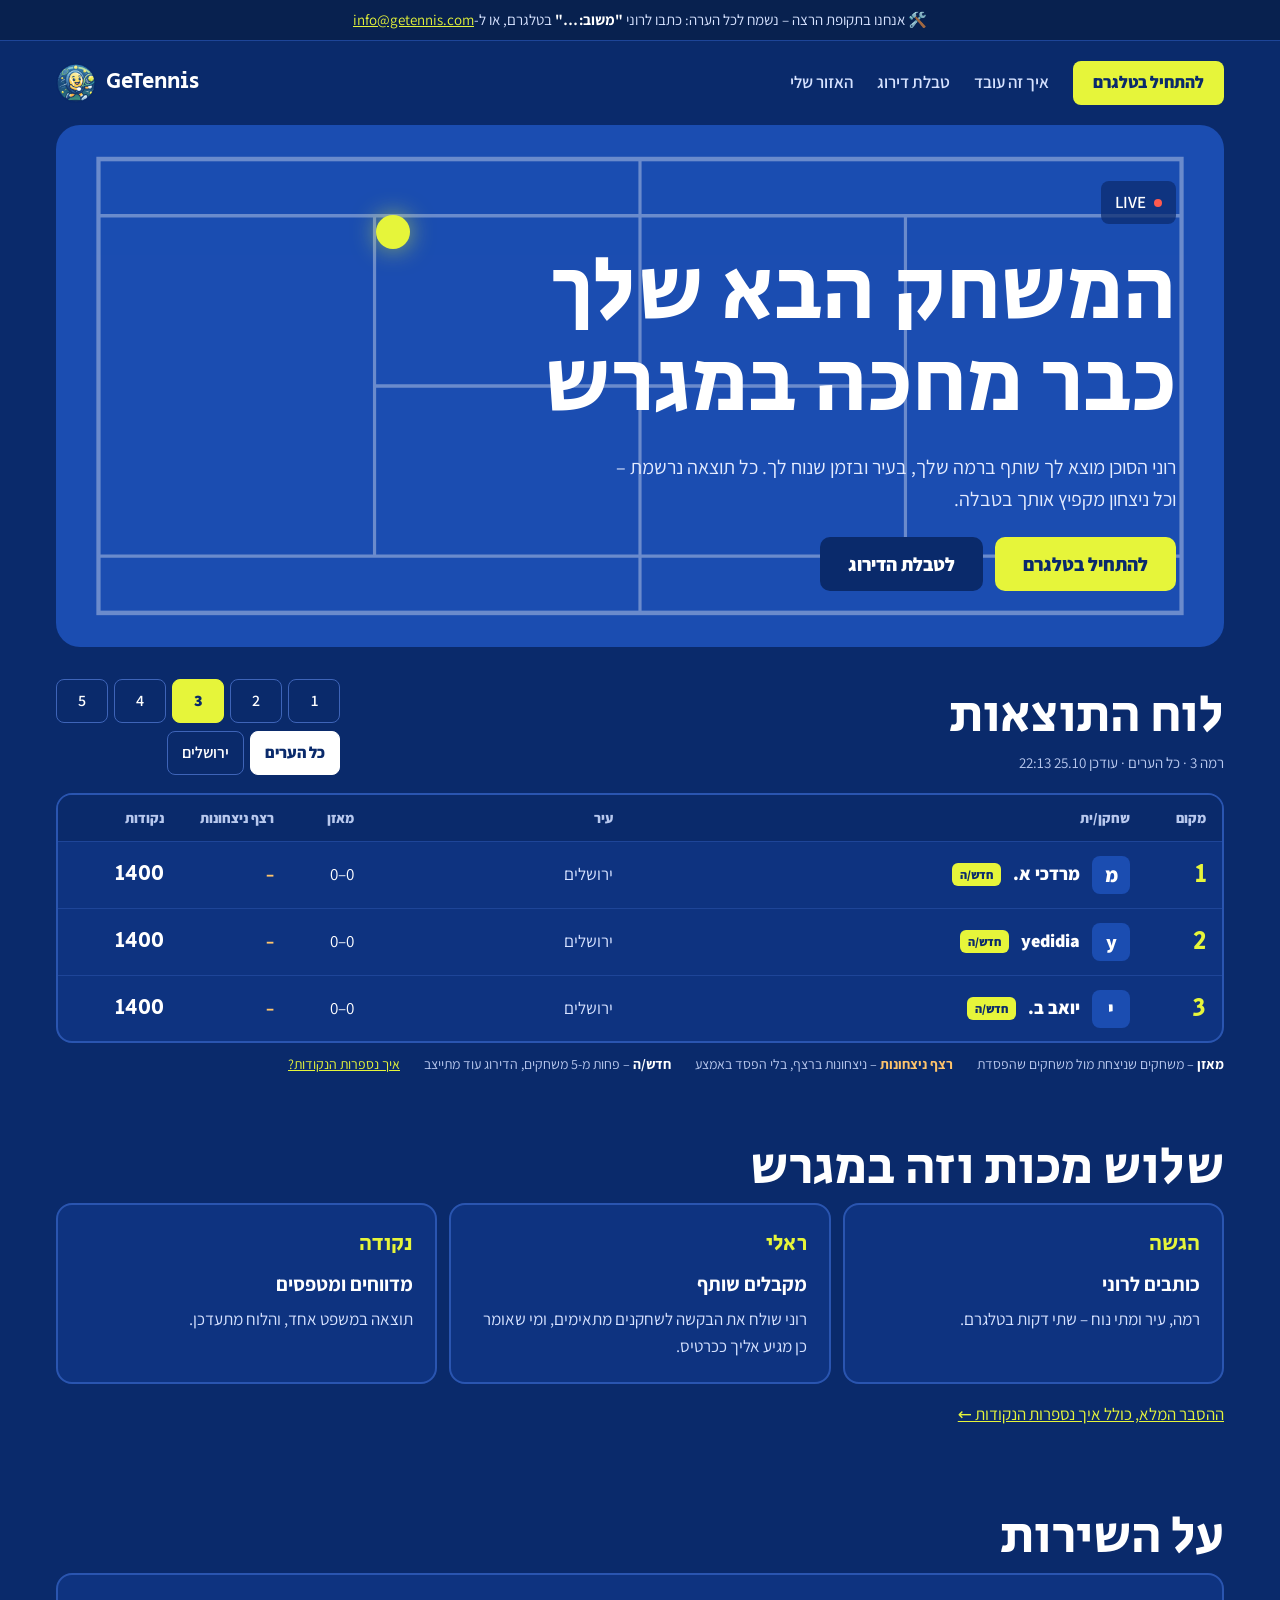
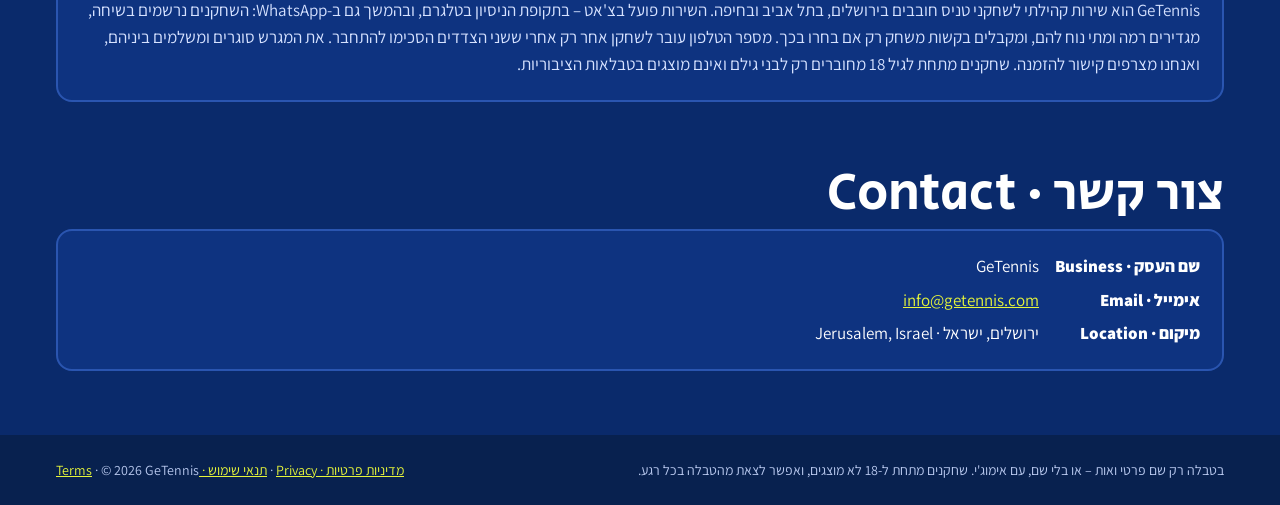
==== commit cd53e607: "No personal name on the site: GeTennis is the operator" ====
--- a/index.html
+++ b/index.html
@@ -95,7 +95,6 @@
     <div class="card">
       <dl>
         <dt>שם העסק · Business</dt><dd>GeTennis</dd>
-        <dt>מפעיל · Operator</dt><dd>Mordechai Ollech</dd>
         <dt>אימייל · Email</dt><dd><a href="mailto:info@getennis.com">info@getennis.com</a></dd>
         <dt>מיקום · Location</dt><dd>ירושלים, ישראל · Jerusalem, Israel</dd>
       </dl>
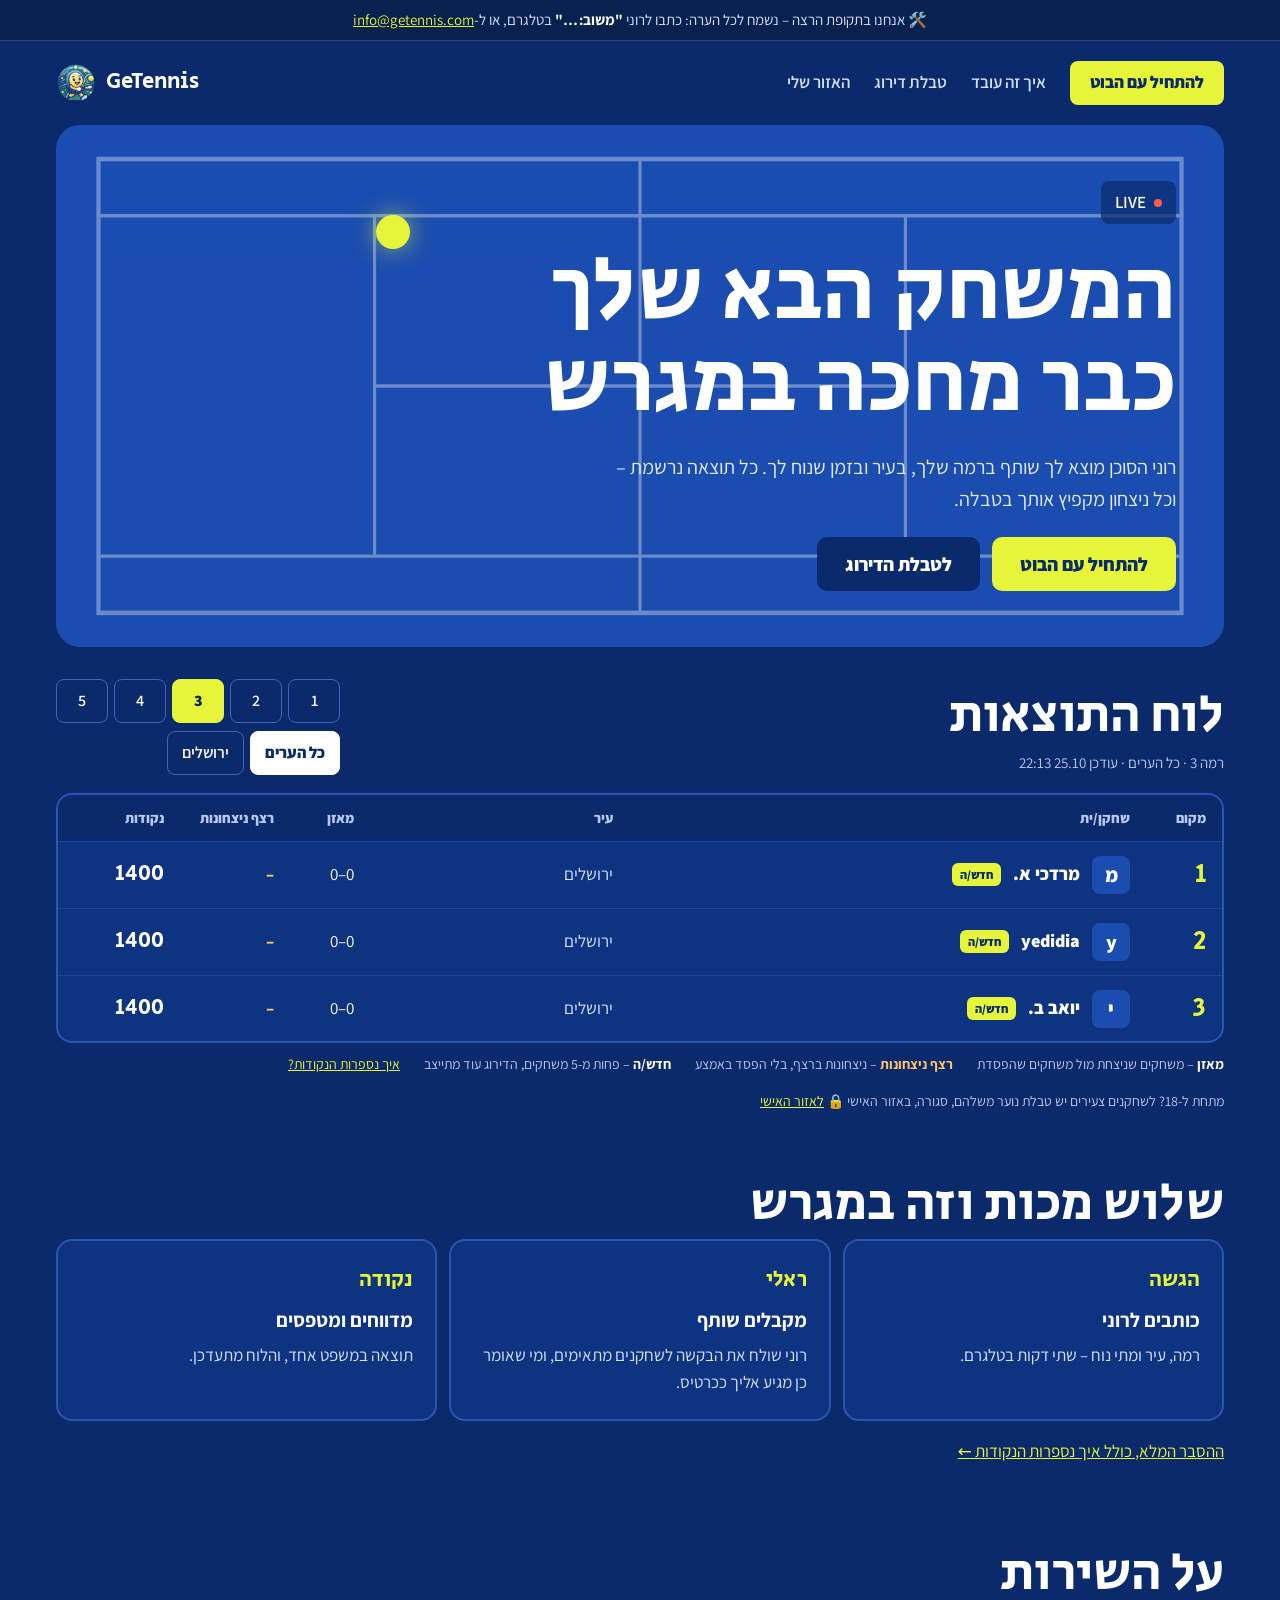
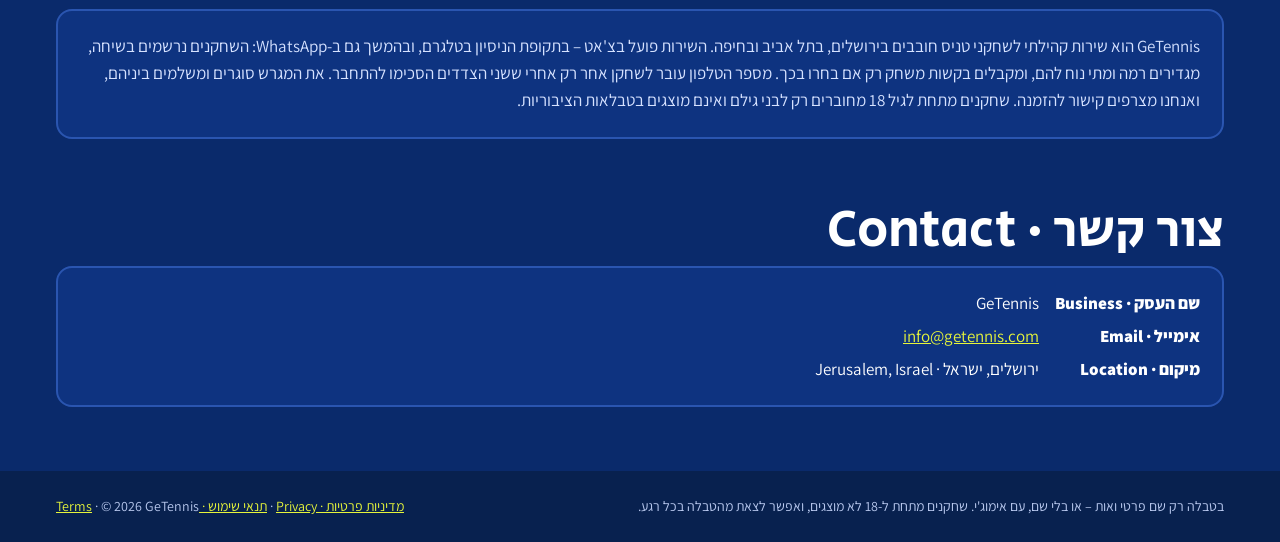
==== commit 3cc6f874: "Start-with-the-bot button, and a pointer to the youth table in the personal area Co-Authored-By: Cla" ====
--- a/index.html
+++ b/index.html
@@ -27,7 +27,7 @@
 <div class="wrap">
   <header class="nav">
     <nav class="links" aria-label="ראשי">
-      <a class="btn ball" href="https://t.me/rally_up_bot">להתחיל בטלגרם</a>
+      <a class="btn ball" href="https://t.me/rally_up_bot">להתחיל עם הבוט</a>
       <a href="how.html">איך זה עובד</a>
       <a href="#table">טבלת דירוג</a>
       <a href="me.html">האזור שלי</a>
@@ -45,7 +45,7 @@
     <h1 class="display">המשחק הבא שלך כבר מחכה במגרש</h1>
     <p>רוני הסוכן מוצא לך שותף ברמה שלך, בעיר ובזמן שנוח לך. כל תוצאה נרשמת – וכל ניצחון מקפיץ אותך בטבלה.</p>
     <div class="row-gap">
-      <a class="btn ball big" href="https://t.me/rally_up_bot">להתחיל בטלגרם</a>
+      <a class="btn ball big" href="https://t.me/rally_up_bot">להתחיל עם הבוט</a>
       <a class="btn dark big" href="#table">לטבלת הדירוג</a>
     </div>
   </div>
@@ -68,6 +68,8 @@
       <span><b>חדש/ה</b> – פחות מ-5 משחקים, הדירוג עוד מתייצב</span>
       <a href="how.html#points">איך נספרות הנקודות?</a>
     </div>
+    <p class="youth-note">מתחת ל-18? לשחקנים צעירים יש טבלת נוער משלהם, סגורה, באזור האישי 🔒
+      <a href="https://app.getennis.com/me">לאזור האישי</a></p>
   </section>
 
   <section>
--- a/style.css
+++ b/style.css
@@ -114,6 +114,7 @@
 .pts { font-family: "Secular One", sans-serif; font-size: 22px; }
 .legend { display: flex; flex-wrap: wrap; gap: 8px 24px; margin-block-start: 10px; color: var(--muted); font-size: 14px; }
 .legend b { color: var(--text); }
+.youth-note { margin-block: 14px 0; color: var(--muted); font-size: 14px; }
 .empty { padding: 28px; text-align: center; color: var(--soft); }
 .soon { background: var(--court-2); border: 2px dashed var(--line); border-radius: var(--radius); padding: 36px 24px;
   text-align: center; }
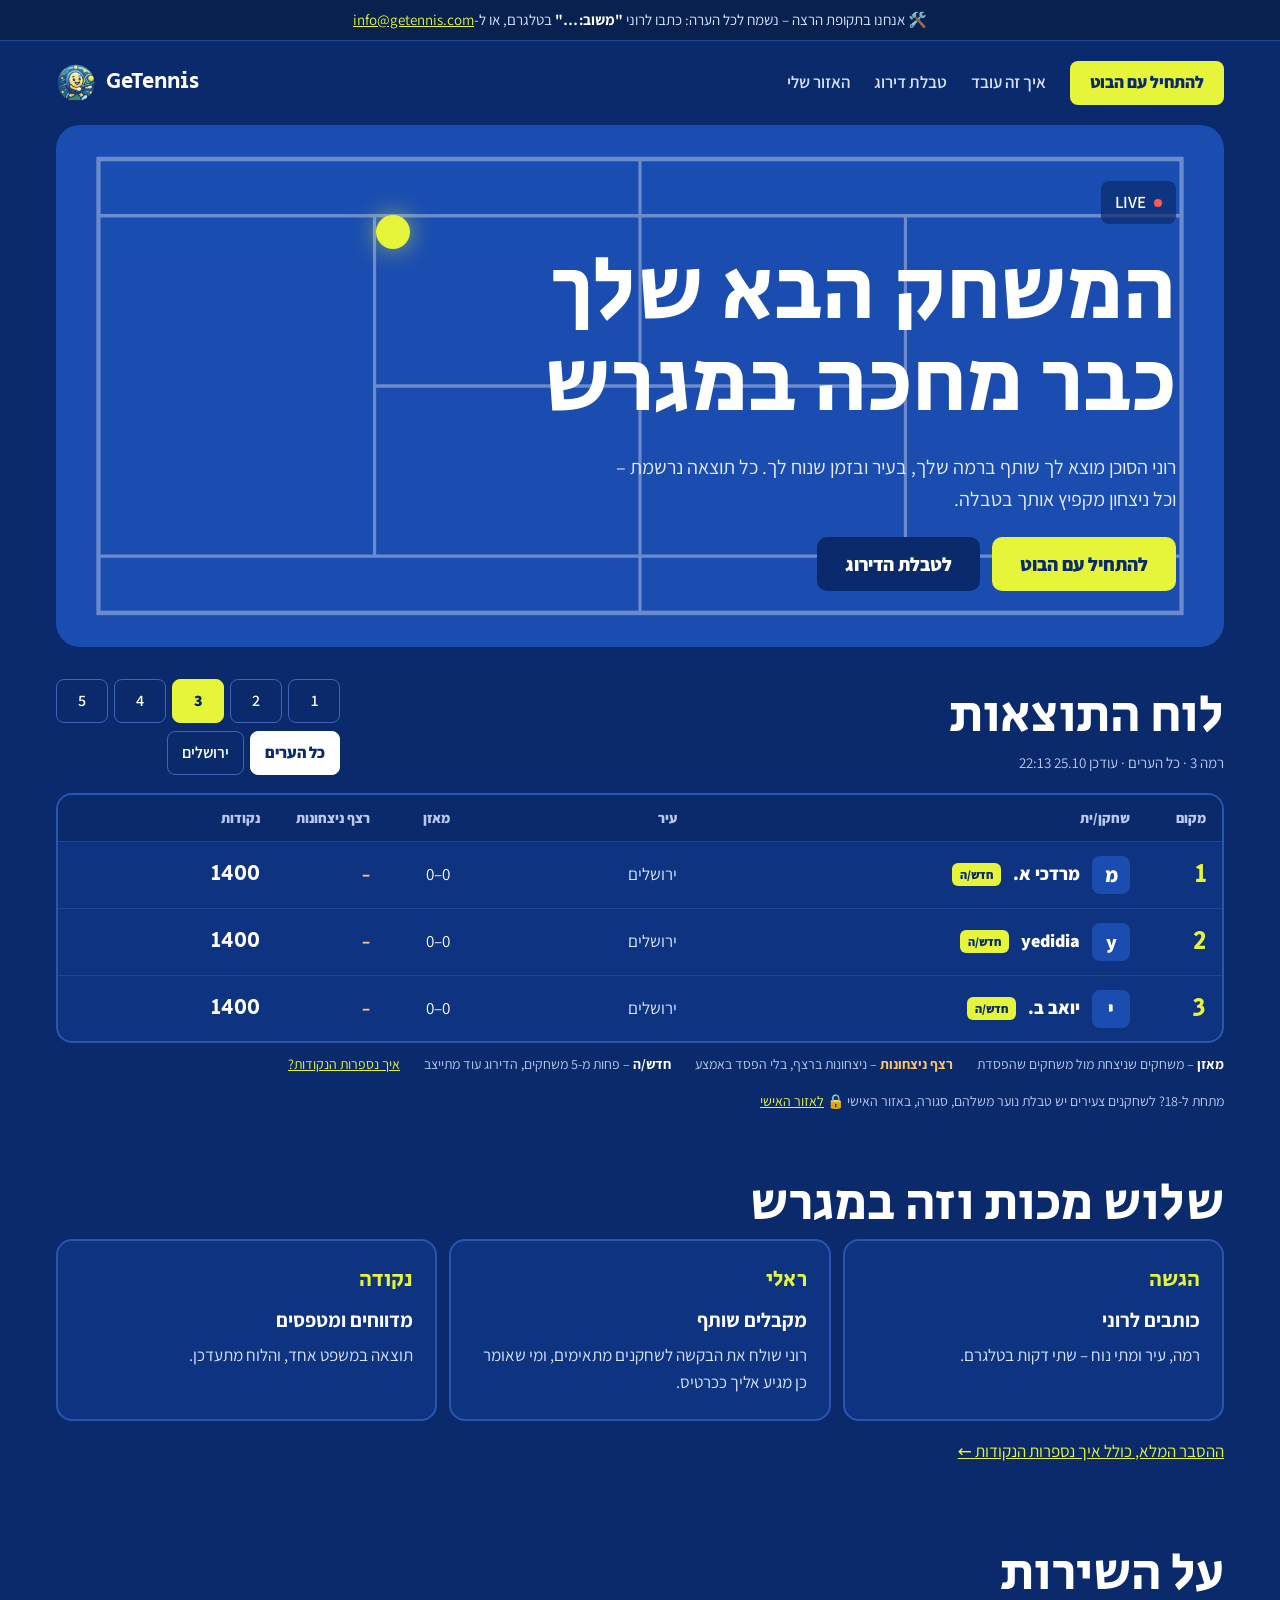
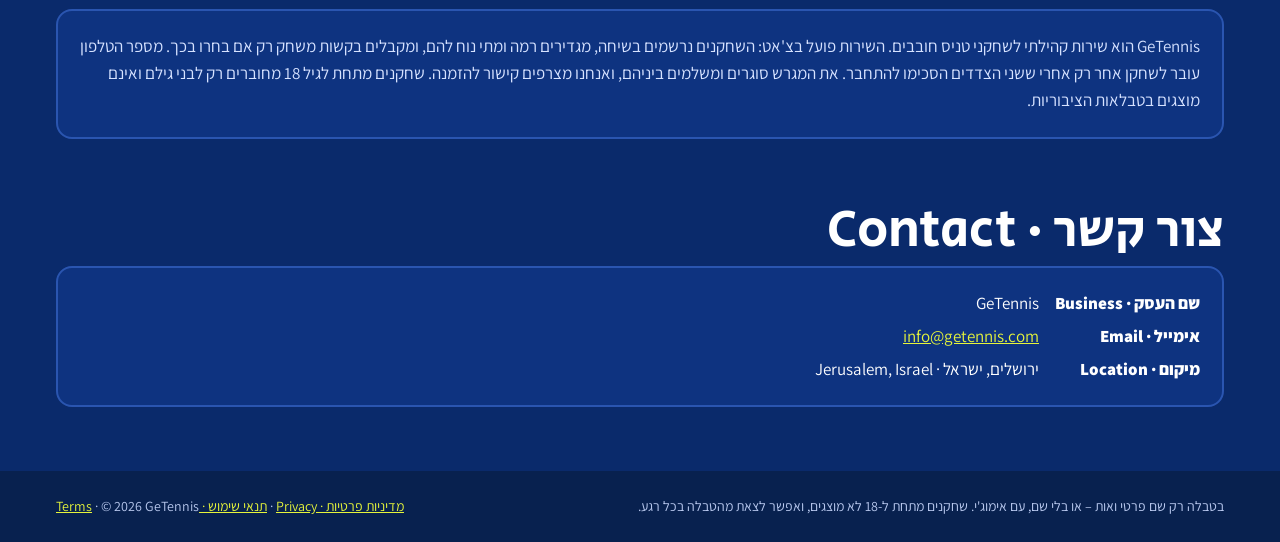
==== commit 78c38d9f: "Challenge button next to every player; 'about' without cities and channels Co-Authored-By: Claude Op" ====
--- a/index.html
+++ b/index.html
@@ -85,8 +85,8 @@
   <section>
     <h2 class="display">על השירות</h2>
     <div class="card">
-      <p>GeTennis הוא שירות קהילתי לשחקני טניס חובבים בירושלים, בתל אביב ובחיפה. השירות פועל בצ'אט – בתקופת הניסיון
-        בטלגרם, ובהמשך גם ב-WhatsApp: השחקנים נרשמים בשיחה, מגדירים רמה ומתי נוח להם, ומקבלים בקשות משחק רק אם בחרו בכך.
+      <p>GeTennis הוא שירות קהילתי לשחקני טניס חובבים. השירות פועל בצ'אט: השחקנים נרשמים בשיחה, מגדירים רמה ומתי נוח
+        להם, ומקבלים בקשות משחק רק אם בחרו בכך.
         מספר הטלפון עובר לשחקן אחר רק אחרי ששני הצדדים הסכימו להתחבר. את המגרש סוגרים ומשלמים ביניהם, ואנחנו מצרפים קישור
         להזמנה. שחקנים מתחת לגיל 18 מחוברים רק לבני גילם ואינם מוצגים בטבלאות הציבוריות.</p>
     </div>
--- a/style.css
+++ b/style.css
@@ -94,8 +94,13 @@
 .filters[hidden], .legend[hidden] { display: none; }
 .board { background: var(--court-2); border: 2px solid var(--line); border-radius: var(--radius); overflow-x: auto; }
 .board .grid { min-inline-size: 640px; }
-.board .r { display: grid; grid-template-columns: 76px minmax(0, 2fr) minmax(0, 1fr) 80px 110px 90px;
+.board .r { display: grid; grid-template-columns: 76px minmax(0, 2fr) minmax(0, 1fr) 80px 110px 90px 96px;
   align-items: center; padding: 12px 16px; border-block-start: 1px solid var(--line-2); }
+/* "⚔️ אתגר": opens the bot with this player's challenge code */
+.ch-btn { display: inline-flex; align-items: center; justify-content: center; gap: 4px; min-block-size: 36px;
+  padding: 0 12px; border-radius: 8px; border: 2px solid var(--ball); color: var(--ball); font-weight: 800;
+  font-size: 15px; text-decoration: none; white-space: nowrap; }
+.ch-btn:hover, .ch-btn:focus-visible { background: var(--ball); color: var(--court); }
 .board .r.head { background: var(--court); color: var(--muted); font-weight: 800; font-size: 14px; border: 0; }
 .board .meta { display: contents; }
 .board .r:not(.head):hover { background: #163A86; }
@@ -206,8 +211,10 @@
   .board { overflow: visible; }
   .board .grid { min-inline-size: 0; }
   .board .r.head { display: none; }
-  .board .r { grid-template-columns: 40px minmax(0, 1fr) auto; grid-template-areas: "rank who pts" "rank meta pts";
+  .board .r { grid-template-columns: 40px minmax(0, 1fr) auto; grid-template-areas: "rank who pts" "rank meta ch";
     gap: 4px 10px; padding: 12px; }
+  .board .r > .ch { grid-area: ch; }
+  .ch-btn { min-block-size: 32px; padding: 0 10px; font-size: 14px; }
   .board .r > .rank { grid-area: rank; flex-direction: column; gap: 0; }
   .board .r > .who { grid-area: who; font-size: 17px; gap: 10px; flex-wrap: wrap; }
   .board .r > .pts { grid-area: pts; text-align: center; line-height: 1.1; }
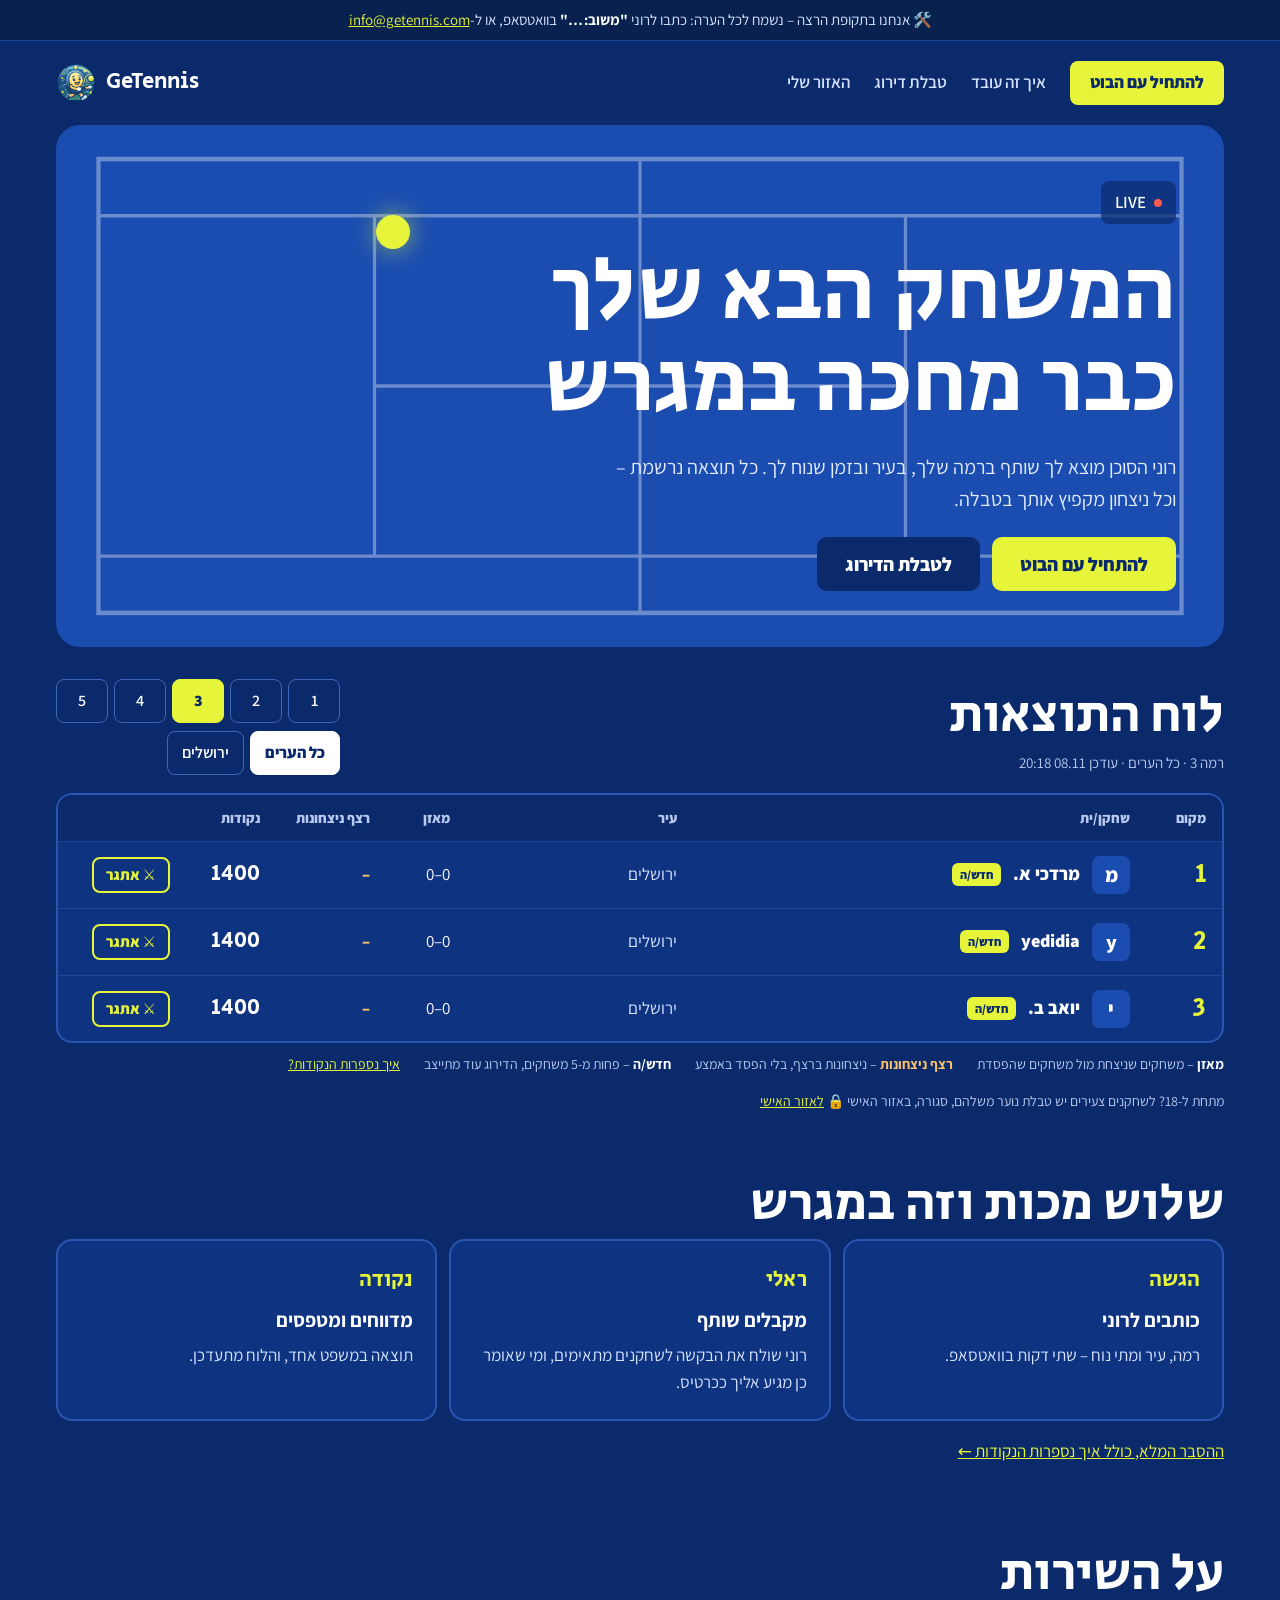
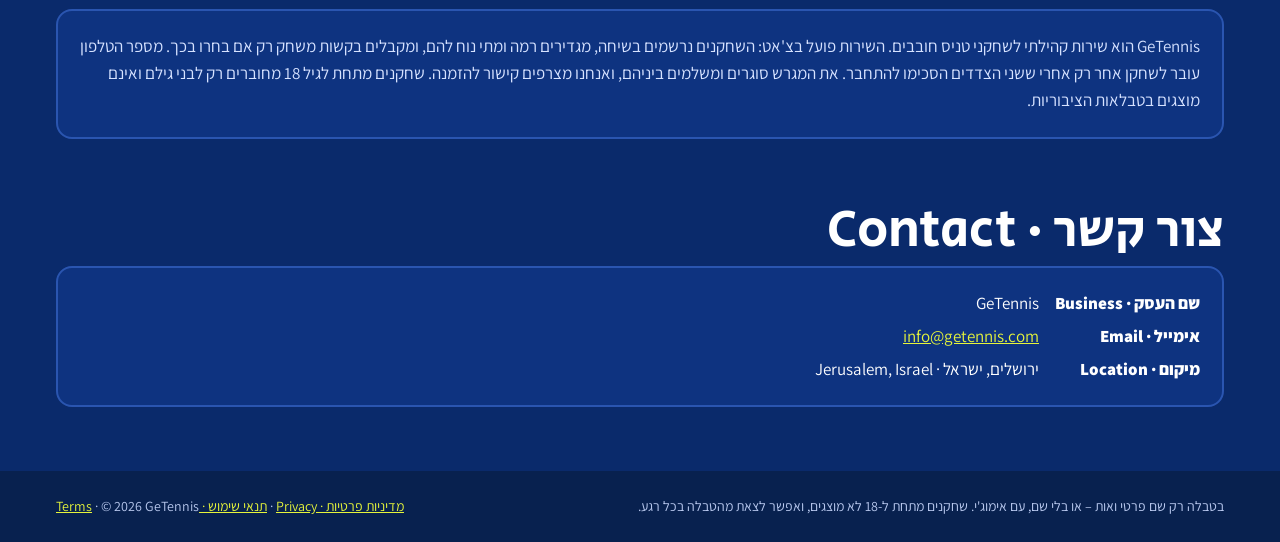
==== commit e09ddc05: "WhatsApp only: start buttons open the WhatsApp chat, no Telegram mentions Co-Authored-By: Claude Opu" ====
--- a/index.html
+++ b/index.html
@@ -4,7 +4,7 @@
 <meta charset="utf-8">
 <meta name="viewport" content="width=device-width, initial-scale=1">
 <title>GeTennis – מוצאים שותף לטניס</title>
-<meta name="description" content="GeTennis מחבר בין שחקני טניס: רוני, הסוכן שלנו בטלגרם, מוצא לך שותף ברמה שלך, בעיר ובזמן שנוח לך – ושומר תוצאות, דירוג והיסטוריה.">
+<meta name="description" content="GeTennis מחבר בין שחקני טניס: רוני, הסוכן שלנו בוואטסאפ, מוצא לך שותף ברמה שלך, בעיר ובזמן שנוח לך – ושומר תוצאות, דירוג והיסטוריה.">
 <!-- Meta domain verification tag goes here, e.g. <meta name="facebook-domain-verification" content="..."> -->
 <meta property="og:title" content="GeTennis – מוצאים שותף לטניס">
 <meta property="og:description" content="רוני מוצא לך שותף לטניס ברמה שלך, בעיר ובזמן שנוח לך.">
@@ -17,7 +17,7 @@
 <link rel="stylesheet" href="style.css">
 </head>
 <body>
-<div class="pilot" role="note">🛠️ אנחנו בתקופת הרצה – נשמח לכל הערה: כתבו לרוני <b>"משוב: …"</b> בטלגרם, או ל-<a href="mailto:info@getennis.com">info@getennis.com</a></div>
+<div class="pilot" role="note">🛠️ אנחנו בתקופת הרצה – נשמח לכל הערה: כתבו לרוני <b>"משוב: …"</b> בוואטסאפ, או ל-<a href="mailto:info@getennis.com">info@getennis.com</a></div>
 
 <div class="ticker" id="ticker" hidden>
   <div class="label"><span class="dot"></span>תוצאות אחרונות</div>
@@ -27,7 +27,7 @@
 <div class="wrap">
   <header class="nav">
     <nav class="links" aria-label="ראשי">
-      <a class="btn ball" href="https://t.me/rally_up_bot">להתחיל עם הבוט</a>
+      <a class="btn ball" href="https://wa.me/972515564580?text=%D7%94%D7%99%D7%99">להתחיל עם הבוט</a>
       <a href="how.html">איך זה עובד</a>
       <a href="#table">טבלת דירוג</a>
       <a href="me.html">האזור שלי</a>
@@ -45,7 +45,7 @@
     <h1 class="display">המשחק הבא שלך כבר מחכה במגרש</h1>
     <p>רוני הסוכן מוצא לך שותף ברמה שלך, בעיר ובזמן שנוח לך. כל תוצאה נרשמת – וכל ניצחון מקפיץ אותך בטבלה.</p>
     <div class="row-gap">
-      <a class="btn ball big" href="https://t.me/rally_up_bot">להתחיל עם הבוט</a>
+      <a class="btn ball big" href="https://wa.me/972515564580?text=%D7%94%D7%99%D7%99">להתחיל עם הבוט</a>
       <a class="btn dark big" href="#table">לטבלת הדירוג</a>
     </div>
   </div>
@@ -75,7 +75,7 @@
   <section>
     <h2 class="display">שלוש מכות וזה במגרש</h2>
     <div class="cards">
-      <div class="card"><div class="kicker">הגשה</div><h3>כותבים לרוני</h3><p>רמה, עיר ומתי נוח – שתי דקות בטלגרם.</p></div>
+      <div class="card"><div class="kicker">הגשה</div><h3>כותבים לרוני</h3><p>רמה, עיר ומתי נוח – שתי דקות בוואטסאפ.</p></div>
       <div class="card"><div class="kicker">ראלי</div><h3>מקבלים שותף</h3><p>רוני שולח את הבקשה לשחקנים מתאימים, ומי שאומר כן מגיע אליך ככרטיס.</p></div>
       <div class="card"><div class="kicker">נקודה</div><h3>מדווחים ומטפסים</h3><p>תוצאה במשפט אחד, והלוח מתעדכן.</p></div>
     </div>
--- a/style.css
+++ b/style.css
@@ -188,7 +188,7 @@
   body { font-size: 16px; }
   section { padding-block: 24px; }
 
-  /* header: "להתחיל בטלגרם" and the brand on one row, the three links as equal tabs below */
+  /* header: "להתחיל עם הבוט" and the brand on one row, the three links as equal tabs below */
   .nav { display: grid; grid-template-columns: repeat(6, minmax(0, 1fr)); align-items: center; gap: 12px 6px;
     padding-block: 14px; }
   .nav .links { display: contents; }
